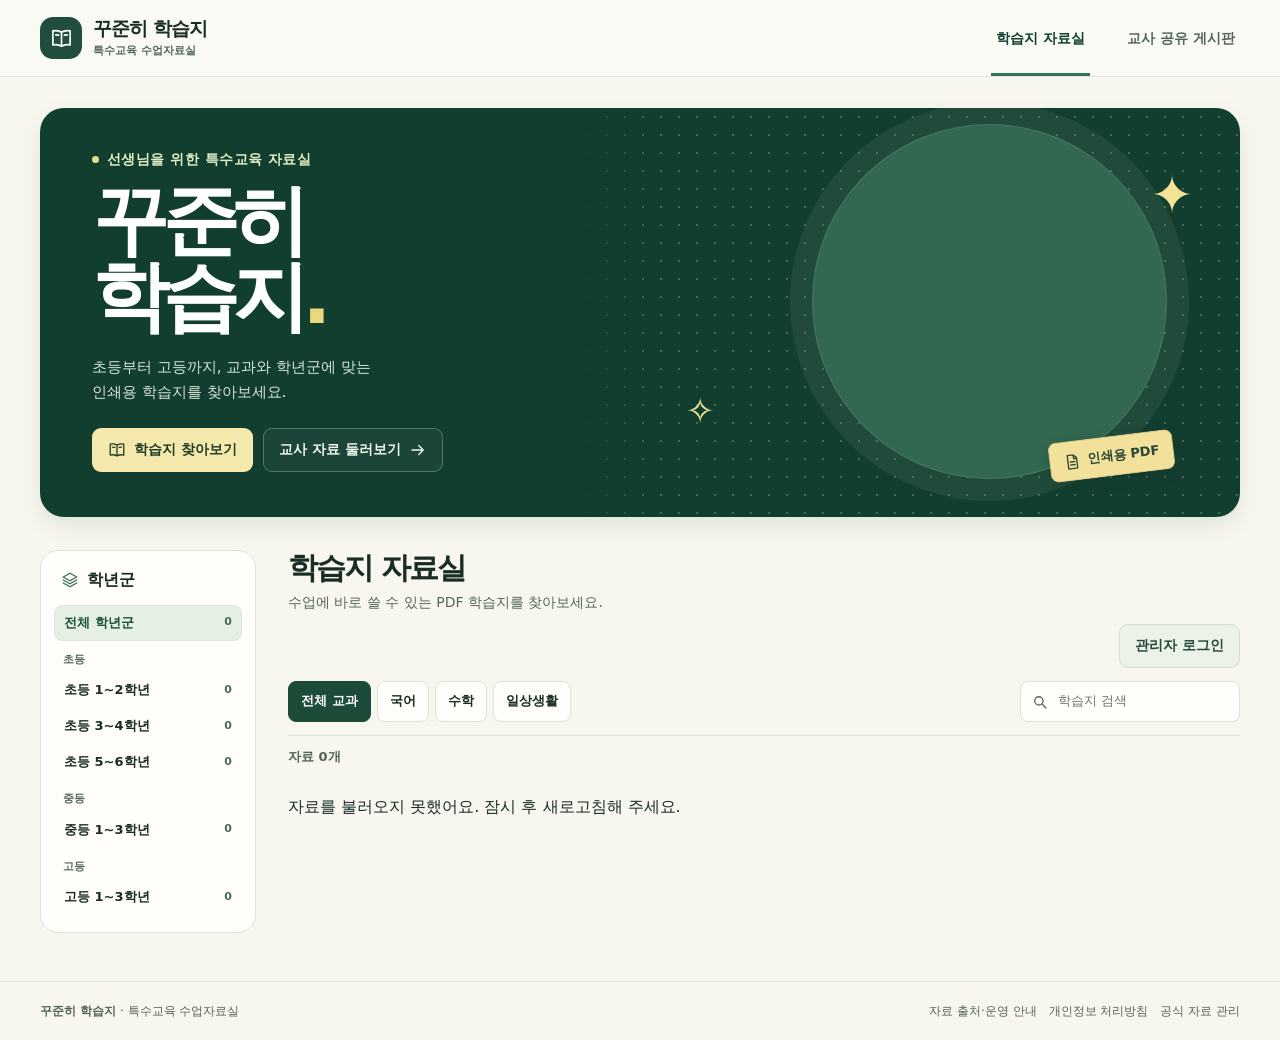
==== index.html @ 3998c143 "Keep the manager login entry clear of interstitial ads" ====
<!doctype html>
<html lang="ko">
<head>
<meta charset="utf-8">
<meta name="viewport" content="width=device-width, initial-scale=1">
<meta name="theme-color" content="#f7f7ef">
<meta name="description" content="특수교육 수업을 위한 국어·수학·일상생활 PDF 학습지를 학년군별로 내려받으세요.">
<title>꾸준히 학습지 | 특수교육 자료실</title>
<link rel="stylesheet" href="style.css?v=2">
<script src="catalog.js?v=3" defer></script>
<script src="app.js?v=5" defer></script>
<script async src="https://pagead2.googlesyndication.com/pagead/js/adsbygoogle.js?client=ca-pub-8544439780701521" crossorigin="anonymous"></script>
</head>
<body data-view="library">
<a class="skip" href="#library">자료 목록으로 건너뛰기</a>
<header class="header">
  <div class="wrap header-inner">
    <a class="brand" href="./" aria-label="꾸준히 학습지 자료실">
      <span class="brand-icon" data-icon="book"></span><span>꾸준히 학습지<small>특수교육 수업자료실</small></span>
    </a>
    <nav aria-label="주 메뉴">
      <a href="./" aria-current="page">학습지 자료실</a>
      <a href="community.html">교사 공유 게시판</a>
    </nav>
  </div>
</header>
<main class="wrap">
  <section class="hero" aria-labelledby="hero-title">
    <div class="hero-copy">
      <p class="eyebrow"><span></span> 선생님을 위한 특수교육 자료실</p>
      <h1 id="hero-title">꾸준히<br>학습지<span>.</span></h1>
      <p class="hero-description">초등부터 고등까지, 교과와 학년군에 맞는<br class="desktop"> 인쇄용 학습지를 찾아보세요.</p>
      <div class="hero-actions">
        <a class="button button-cream" href="#library"><span data-icon="book"></span> 학습지 찾아보기</a>
        <a class="button button-ghost" href="community.html">교사 자료 둘러보기 <span data-icon="arrow"></span></a>
      </div>
    </div>
    <div class="hero-art" aria-hidden="true">
      <span class="art-orbit"></span><span class="art-spark">✦</span><span class="art-star">✧</span><span class="art-dot"></span>
      <img class="paper paper-back" id="hero-back" hidden alt="" width="1080" height="1350">
      <img class="paper paper-front" id="hero-front" hidden alt="" width="1080" height="1350">
      <span class="print-label"><span data-icon="file"></span> 인쇄용 PDF</span>
    </div>
  </section>
  <section class="workspace" id="library" tabindex="-1" aria-labelledby="section-title">
    <aside class="sidebar" aria-label="학년군 선택">
      <h2><span data-icon="layers"></span> 학년군</h2>
      <div id="grade-filter"></div>
    </aside>
    <div class="main-panel">
      <div class="section-heading">
        <div>
          <h2 id="section-title">학습지 자료실</h2>
          <p id="section-description">수업에 바로 쓸 수 있는 PDF 학습지를 찾아보세요.</p>
        </div>
      </div>
      <form action="admin.html" method="get" style="display:flex;justify-content:flex-end;margin-top:8px"><button class="button share-top" type="submit">관리자 로그인</button></form>
      <div class="toolbar">
        <div id="subject-filter" role="group" aria-label="교과 선택"></div>
        <label class="search"><span data-icon="search"></span><span class="sr-only">자료 검색</span><input id="search" type="search" placeholder="학습지 검색" autocomplete="off"></label>
      </div>
      <div class="results">
        <p id="result-count" role="status" aria-live="polite"></p>
        <button type="button" class="reset" id="reset" hidden>필터 초기화</button>
      </div>
      <p id="network-note" role="status" hidden></p>
      <div id="cards" class="cards"></div>
      <noscript>자료 목록을 보려면 브라우저에서 자바스크립트를 켜 주세요.</noscript>
    </div>
  </section>
</main>
<footer class="footer">
  <div class="wrap footer-inner"><span><strong>꾸준히 학습지</strong> · 특수교육 수업자료실</span>
    <div><a href="https://github.com/zxc3285123-web/kkujunhi-worksheets#readme">자료 출처·운영 안내</a><a href="privacy.html">개인정보 처리방침</a><a href="admin.html">공식 자료 관리</a></div>
  </div>
</footer>
<dialog id="details" aria-labelledby="detail-title">
  <div class="dialog-top"><h2 id="detail-title"></h2><form method="dialog"><button class="icon-button" aria-label="미리보기 닫기" data-icon="close"></button></form></div>
  <p id="detail-meta"></p><div id="detail-images"></div><div id="detail-actions" class="dialog-actions"></div>
</dialog>
<script>
if (location.hash === '#community') location.replace('community.html');
</script>
</body>
</html>
---- style.css ----
:root{color-scheme:light;--ink:#192d24;--muted:#53655a;--green:#1c4b39;--deep:#123e30;--bg:#f7f7ef;--line:#dce3d8;--white:#fffefa;--yellow:#f1e299;--radius:18px;font-family:"Pretendard","Apple SD Gothic Neo","Malgun Gothic",system-ui,sans-serif}
*{box-sizing:border-box}body{margin:0;background:var(--bg);color:var(--ink);line-height:1.5;word-break:keep-all}a{color:inherit;text-decoration:none}button,input,select,textarea{font:inherit}button{color:inherit;cursor:pointer}button:focus-visible,a:focus-visible,input:focus-visible,select:focus-visible,textarea:focus-visible{outline:3px solid #a56d0b;outline-offset:3px}[hidden]{display:none!important}.wrap{width:min(1220px,calc(100% - 80px));margin-inline:auto}.sr-only,.skip:not(:focus){position:absolute;width:1px;height:1px;overflow:hidden;clip-path:inset(50%)}.skip:focus{position:absolute;z-index:9;background:#fff;padding:12px;top:6px;left:6px}.header{border-bottom:1px solid #e3e6dc;background:#fafaf4}.header-inner{min-height:76px;display:flex;align-items:center;justify-content:space-between;gap:24px}.brand{font-size:19px;display:flex;align-items:center;font-weight:850;gap:11px;line-height:1.15;letter-spacing:-.045em}.brand small{display:block;margin-top:5px;color:var(--muted);font-weight:650;font-size:11px;letter-spacing:0}.brand-icon{display:grid;place-items:center;width:42px;height:42px;background:#204d3c;color:#fff;border-radius:13px}.brand-icon svg{width:23px;height:23px}.header nav{display:flex;gap:32px;align-self:stretch;align-items:stretch;font-size:14px;font-weight:750}.header nav a{display:grid;place-items:center;border-bottom:3px solid transparent;padding:3px 5px 0;color:var(--muted)}.header nav a[aria-current]{border-bottom-color:#327256;color:var(--deep)}.button{display:inline-flex;align-items:center;justify-content:center;gap:8px;min-height:44px;padding:9px 15px;border-radius:9px;border:1px solid transparent;font-size:14px;font-weight:750;white-space:nowrap}.button:hover{filter:brightness(.94)}svg{width:18px;height:18px;vertical-align:middle;flex-shrink:0}.share-top,.community-share{background:#edf2e8;border-color:#d2dfd2;color:#234b39}.button-green{background:var(--green);color:#fff}.hero{position:relative;isolation:isolate;display:flex;align-items:center;min-height:394px;margin-top:31px;border-radius:24px;overflow:hidden;background:var(--deep);color:#fff;box-shadow:0 9px 22px #2445331a}.hero-copy{position:relative;z-index:2;padding:41px 0 45px 52px}.eyebrow{display:flex;align-items:center;gap:8px;color:#e0edc6;font-weight:720;font-size:14px;margin:0 0 13px;letter-spacing:.035em}.eyebrow>span{width:7px;height:7px;border-radius:50%;background:#e0df8b}.hero h1{font-size:clamp(58px,6vw,88px);font-weight:880;letter-spacing:-.09em;line-height:.99;margin:0}.hero h1 span{color:#e9d87d}.hero-description{color:#d6e6d9;margin:20px 0 23px;font-size:15px;line-height:1.65}.hero-actions{display:flex;flex-wrap:wrap;gap:10px}.button-cream{background:#f5e8ad;color:#233c28}.button-ghost{border-color:#a6c3af65;color:#f1f8e9;background:#ffffff0a}.hero-art{position:absolute;z-index:1;right:0;top:0;height:100%;width:55%;background-image:radial-gradient(#bdd5b349 1px,transparent 1px);background-size:18px 18px;mask-image:linear-gradient(to right,transparent,#000 11%);pointer-events:none}.art-orbit{position:absolute;right:11%;top:4%;width:355px;height:355px;border-radius:50%;background:#326751;border:1px solid #86ac8d42;box-shadow:0 0 0 22px #a5be9318}.paper{position:absolute;width:clamp(145px,19vw,260px);height:auto;border-radius:9px;border:5px solid #fffef5;box-shadow:0 15px 30px #05231675}.paper-back{right:41%;top:13%;transform:rotate(-14deg)}.paper-front{right:17%;top:12%;transform:rotate(11deg)}.art-star,.art-spark,.art-dot{position:absolute;z-index:2;color:#f3e397;line-height:1}.art-spark{font-size:52px;right:7%;top:15%}.art-star{font-size:35px;left:16%;top:70%}.art-dot{right:12%;bottom:17%;width:8px;height:8px;border-radius:50%;background:#e8db9c}.print-label{position:absolute;z-index:2;right:10%;bottom:10%;transform:rotate(-7deg);background:#f1e19a;color:#294636;border:1px solid #564a2e35;border-radius:8px;padding:9px 13px;box-shadow:0 4px 12px #18372747;font-weight:800;font-size:13px;display:flex;align-items:center;gap:6px}.workspace{display:grid;grid-template-columns:216px minmax(0,1fr);gap:32px;margin-top:33px;scroll-margin-top:16px;align-items:start;outline:none}.sidebar{border:1px solid var(--line);border-radius:var(--radius);background:var(--white);padding:17px 13px}.sidebar h2{font-size:16px;margin:0 7px 13px;display:flex;gap:8px;align-items:center}.sidebar h2 svg{color:#356e56}.grade-group{margin:11px 0 4px;padding:0 9px;font-size:11px;color:var(--muted);font-weight:800}.grade-button{display:flex;align-items:center;justify-content:space-between;gap:3px;border:1px solid transparent;border-radius:8px;background:transparent;width:100%;text-align:left;font-size:13px;font-weight:650;min-height:36px;padding:6px 9px}.grade-button:hover,.grade-button[aria-pressed=true]{background:#e6efe4;color:#1d5138}.grade-button[aria-pressed=true]{border-color:#dce8db;font-weight:800}.grade-button span{font-size:11px;color:#4b6a55}.section-heading{min-height:66px;display:flex;gap:12px;align-items:flex-start;justify-content:space-between}.section-heading h2{font-size:30px;line-height:1.18;letter-spacing:-.065em;margin:0 0 7px}.section-heading p{font-size:14px;color:var(--muted);margin:0}.toolbar{display:flex;flex-wrap:wrap;justify-content:space-between;gap:10px;margin-top:13px;padding-bottom:13px;border-bottom:1px solid var(--line)}#subject-filter{display:flex;flex-wrap:wrap;gap:6px}.subject-button{min-height:41px;padding:7px 12px;border:1px solid var(--line);border-radius:8px;background:var(--white);font-size:13px;font-weight:760}.subject-button:hover{background:#eef2e8}.subject-button[aria-pressed=true]{background:var(--green);border-color:var(--green);color:#fff}.search{display:flex;align-items:center;gap:7px;min-height:41px;max-width:100%;width:220px;padding:0 10px;background:var(--white);border:1px solid var(--line);border-radius:8px;color:var(--muted)}.search:focus-within{outline:2px solid #508267;outline-offset:2px}.search input{min-width:0;width:100%;border:none;outline:none!important;background:transparent;color:var(--ink);font-size:13px}.results{display:flex;justify-content:space-between;align-items:center;min-height:43px;font-size:13px;font-weight:750;color:var(--muted)}.results p{margin:0}.reset{border:0;background:none;text-decoration:underline;min-height:40px;font-size:13px}.cards{display:grid;grid-template-columns:repeat(3,minmax(0,1fr));gap:15px}.card{overflow:hidden;display:flex;flex-direction:column;border:1px solid var(--line);border-radius:14px;background:var(--white)}.card-preview{height:150px;overflow:hidden;text-align:center;display:flex;align-items:flex-start;justify-content:center;border:0;width:100%;padding:10px 10px 0;background:var(--subject-color);position:relative}.card-preview:hover img{transform:translateY(-3px)}.card-preview img{width:min(70%,193px);height:auto;box-shadow:0 4px 14px #132f292f;border-radius:5px;transition:transform .16s ease}.card-preview>span{position:absolute;left:9px;top:9px;background:#fffef9;margin:0;padding:3px 6px;border-radius:5px;color:var(--ink);font-size:11px;font-weight:800}.card-body{padding:13px;flex:1;display:flex;flex-direction:column}.meta,.card p{font-size:12px;color:var(--muted);margin:0 0 8px}.meta{display:flex;align-items:center;flex-wrap:wrap;gap:5px;font-weight:750}.tag{background:var(--subject-color);padding:2px 6px;border-radius:5px;color:var(--ink)}.card h3{font-size:18px;letter-spacing:-.055em;line-height:1.28;margin:0 0 7px;overflow-wrap:anywhere}.card p{overflow-wrap:anywhere}.card-actions{display:flex;gap:6px;margin-top:auto;padding-top:5px;flex-wrap:wrap}.card-actions .button{font-size:12px;padding:7px 9px;min-height:39px;flex:1}.card-actions .secondary{background:#f3f5ef;border-color:#e0e7dc}.empty,.network-note{grid-column:1/-1;border:1px dashed #c9dacb;border-radius:13px;padding:20px;background:#f9faf4;font-size:14px;color:var(--muted)}.empty{padding:36px 18px;text-align:center}.empty h3{margin:0 0 6px;color:var(--ink);font-size:19px}.empty p{margin:0}.network-note{margin:0 0 12px}.network-note a{text-decoration:underline}.footer{margin-top:48px;border-top:1px solid var(--line);padding:20px 0;color:var(--muted);font-size:12px}.footer-inner,.footer-inner div{display:flex;justify-content:space-between;flex-wrap:wrap;gap:12px}.footer a:hover{text-decoration:underline}.footer svg{width:13px;height:13px}dialog{width:min(680px,calc(100% - 25px));max-height:calc(100dvh - 25px);border:1px solid var(--line);border-radius:18px;box-shadow:0 20px 70px #0524194a;background:var(--white);color:var(--ink);padding:22px}dialog::backdrop{background:#10271db0}.dialog-top{display:flex;justify-content:space-between;align-items:center;gap:10px}.dialog-top h2{margin:0;line-height:1.3;letter-spacing:-.055em}.icon-button{display:grid;place-items:center;width:41px;height:41px;background:#eff3ea;border:0;border-radius:9px}.dialog-actions{display:flex;justify-content:flex-end;flex-wrap:wrap;gap:8px;margin-top:15px}#detail-meta,.share-help,.form-note{font-size:14px;color:var(--muted)}#detail-images{display:grid;grid-template-columns:repeat(2,minmax(0,1fr));gap:10px}#detail-images figure{margin:0;text-align:center;font-size:12px;color:var(--muted)}#detail-images img{width:100%;height:auto;display:block;border:1px solid var(--line);border-radius:9px}#share-dialog{max-width:510px}#share-form label{display:grid;gap:4px;margin-bottom:11px;font-size:14px;font-weight:750}#share-form input,#share-form select,#share-form textarea{border:1px solid #c8d5c8;border-radius:8px;background:#fff;color:var(--ink);padding:9px;width:100%;min-height:43px}.field-row{display:grid;grid-template-columns:1fr 1fr;gap:10px}.form-note{background:#eef3e8;border-radius:8px;padding:9px;margin:0;font-size:13px}
@media(max-width:980px){.wrap{width:calc(100% - 44px)}.workspace{grid-template-columns:177px minmax(0,1fr);gap:18px}.hero-copy{padding-left:33px}.hero-art{width:51%}.art-orbit{right:8%;top:15%;width:280px;height:280px}.paper{top:21%;width:clamp(130px,21vw,200px)}.cards{grid-template-columns:repeat(2,minmax(0,1fr))}}
@media(max-width:680px){.wrap{width:calc(100% - 26px)}.header-inner{min-height:70px;display:grid;grid-template-columns:1fr auto;gap:0 8px;padding-top:8px}.brand{font-size:17px}.brand-icon{width:36px;height:36px}.header nav{grid-row:2;grid-column:1/-1;gap:18px;min-height:40px;font-size:13px}.share-top{grid-column:2;grid-row:1;min-height:38px;font-size:12px}.hero{min-height:0;margin-top:15px;border-radius:17px}.hero-copy{padding:25px 15px 24px;width:100%}.hero h1{font-size:clamp(48px,10vw,66px)}.hero-description{margin:13px 0;font-size:13px;max-width:60%}.desktop{display:none}.hero-actions{gap:6px}.hero-actions .button{padding:7px 9px;font-size:12px;min-height:39px}.hero-art{width:46%;height:77%;top:10px}.art-orbit{width:155px;height:155px;top:12%;right:0}.paper{border-width:3px;width:66%;border-radius:5px}.paper-back{right:33%;top:21%}.paper-front{right:10%;top:19%}.art-star,.print-label{display:none}.art-spark{font-size:27px;right:8%;top:8%}.workspace{display:block;margin-top:19px}.sidebar{padding:9px 10px;margin-bottom:18px}.sidebar h2{margin:0 4px 6px;font-size:14px}#grade-filter{display:flex;flex-wrap:wrap;gap:4px}.grade-group{display:none}.grade-button{width:auto;min-height:37px;font-size:12px;padding:5px 7px}.grade-button span{display:none}.section-heading{min-height:auto}.section-heading h2{font-size:25px}.section-heading p{font-size:13px}.toolbar{margin-top:10px;gap:7px}.search{width:100%}.cards{gap:8px}.card-body{padding:9px}.card h3{font-size:16px}.card-preview{height:111px}.card-preview img{width:81%}.card-actions .button{padding:6px;font-size:11px;min-height:40px}.community-share{font-size:12px;padding-inline:8px}.footer{margin-top:30px}}
@media(max-width:350px){.cards{grid-template-columns:1fr}}
@media(prefers-reduced-motion:reduce){*,*::before,*::after{scroll-behavior:auto!important;transition:none!important}}
.header-inner:not(:has(.share-top)){justify-content:space-between}
.board-intro{margin-top:31px;padding:32px;border-radius:var(--radius);background:#e5efe6;border:1px solid var(--line)}
.board-intro h1{margin:0;font-size:clamp(27px,4vw,43px);line-height:1.2;letter-spacing:-.065em}
.board-intro p{margin:9px 0 16px;color:var(--muted)}
.policy{max-width:760px;min-height:60vh;padding-top:30px}
.policy a{text-decoration:underline}
@media(max-width:680px){.board-intro{margin-top:15px;padding:20px}.board-intro p{font-size:14px}}
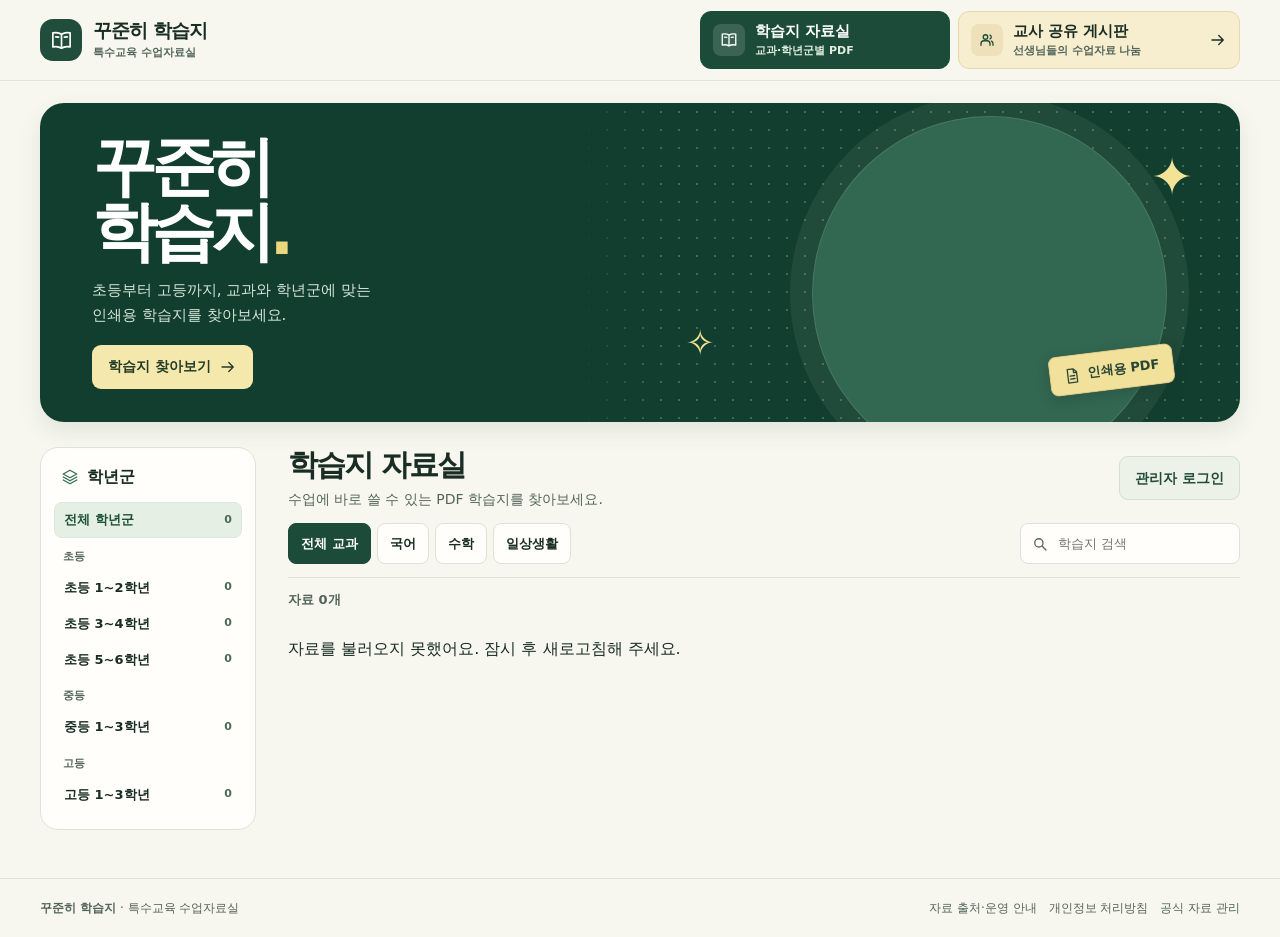
==== commit e582ace9: "Make teacher sharing easy to find in a unified worksheet navigation" ====
--- a/index.html
+++ b/index.html
@@ -6,9 +6,9 @@
 <meta name="theme-color" content="#f7f7ef">
 <meta name="description" content="특수교육 수업을 위한 국어·수학·일상생활 PDF 학습지를 학년군별로 내려받으세요.">
 <title>꾸준히 학습지 | 특수교육 자료실</title>
-<link rel="stylesheet" href="style.css?v=2">
+<link rel="stylesheet" href="style.css?v=8">
 <script src="catalog.js?v=3" defer></script>
-<script src="app.js?v=5" defer></script>
+<script src="app.js?v=8" defer></script>
 <script async src="https://pagead2.googlesyndication.com/pagead/js/adsbygoogle.js?client=ca-pub-8544439780701521" crossorigin="anonymous"></script>
 </head>
 <body data-view="library">
@@ -18,21 +18,26 @@
     <a class="brand" href="./" aria-label="꾸준히 학습지 자료실">
       <span class="brand-icon" data-icon="book"></span><span>꾸준히 학습지<small>특수교육 수업자료실</small></span>
     </a>
-    <nav aria-label="주 메뉴">
-      <a href="./" aria-current="page">학습지 자료실</a>
-      <a href="community.html">교사 공유 게시판</a>
+    <nav class="resource-nav" aria-label="주 메뉴">
+      <a href="#library" aria-current="page">
+        <span class="resource-nav-icon" data-icon="book"></span>
+        <span><strong>학습지 자료실</strong><small>교과·학년군별 PDF</small></span>
+      </a>
+      <a href="community.html">
+        <span class="resource-nav-icon" data-icon="people"></span>
+        <span><strong>교사 공유 게시판</strong><small>선생님들의 수업자료 나눔</small></span>
+        <span class="resource-nav-arrow" data-icon="arrow"></span>
+      </a>
     </nav>
   </div>
 </header>
 <main class="wrap">
   <section class="hero" aria-labelledby="hero-title">
     <div class="hero-copy">
-      <p class="eyebrow"><span></span> 선생님을 위한 특수교육 자료실</p>
       <h1 id="hero-title">꾸준히<br>학습지<span>.</span></h1>
       <p class="hero-description">초등부터 고등까지, 교과와 학년군에 맞는<br class="desktop"> 인쇄용 학습지를 찾아보세요.</p>
       <div class="hero-actions">
-        <a class="button button-cream" href="#library"><span data-icon="book"></span> 학습지 찾아보기</a>
-        <a class="button button-ghost" href="community.html">교사 자료 둘러보기 <span data-icon="arrow"></span></a>
+        <a class="button button-cream" href="#library">학습지 찾아보기 <span data-icon="arrow"></span></a>
       </div>
     </div>
     <div class="hero-art" aria-hidden="true">
@@ -53,8 +58,8 @@
           <h2 id="section-title">학습지 자료실</h2>
           <p id="section-description">수업에 바로 쓸 수 있는 PDF 학습지를 찾아보세요.</p>
         </div>
+        <form class="library-admin" action="admin.html" method="get"><button class="button share-top" type="submit">관리자 로그인</button></form>
       </div>
-      <form action="admin.html" method="get" style="display:flex;justify-content:flex-end;margin-top:8px"><button class="button share-top" type="submit">관리자 로그인</button></form>
       <div class="toolbar">
         <div id="subject-filter" role="group" aria-label="교과 선택"></div>
         <label class="search"><span data-icon="search"></span><span class="sr-only">자료 검색</span><input id="search" type="search" placeholder="학습지 검색" autocomplete="off"></label>
--- a/style.css
+++ b/style.css
@@ -11,3 +11,57 @@
 .policy{max-width:760px;min-height:60vh;padding-top:30px}
 .policy a{text-decoration:underline}
 @media(max-width:680px){.board-intro{margin-top:15px;padding:20px}.board-intro p{font-size:14px}}
+
+.generated-preview canvas{display:block;width:min(70%,193px);height:auto;border-radius:5px;box-shadow:0 4px 14px #132f292f;pointer-events:none}
+#detail-images canvas{display:block;width:100%;height:auto;border:1px solid var(--line);border-radius:9px}
+.pdf-preview-status{grid-column:1/-1;color:var(--muted);min-height:35px}
+@media(max-width:680px){.generated-preview canvas{width:81%}}
+
+/* The same two destinations are available at the top of both pages. */
+.header{position:sticky;top:0;z-index:5;background:var(--bg)}
+.header-inner{min-height:80px;gap:20px;padding-block:9px}
+.header nav.resource-nav{display:grid;grid-template-columns:1fr 1.13fr;gap:8px;align-self:center;width:min(100%,540px)}
+.header nav.resource-nav a{display:flex;align-items:center;justify-content:flex-start;gap:10px;min-height:58px;padding:8px 12px;border:1px solid var(--line);border-radius:11px;color:var(--ink);background:var(--white);line-height:1.25}
+.header nav.resource-nav a:last-child:not([aria-current]){background:#f7edcf;border-color:#e7d8ad}
+.header nav.resource-nav a[aria-current]{background:var(--green);border-color:var(--green);color:#fff}
+.header nav.resource-nav a:hover{filter:brightness(.96)}
+.resource-nav-icon{display:grid;place-items:center;flex:none;width:32px;height:32px;border-radius:8px;background:#dceadb;color:var(--green)}
+.resource-nav a:last-child .resource-nav-icon{background:#eee0b8}
+.resource-nav a[aria-current] .resource-nav-icon{background:#ffffff24;color:#fff}
+.resource-nav strong,.resource-nav small{display:block;white-space:nowrap}
+.resource-nav strong{font-size:15px;font-weight:850}
+.resource-nav small{font-size:11px;margin-top:3px;font-weight:650;color:var(--muted)}
+.resource-nav a[aria-current] small{color:#e0eddf}
+.resource-nav-arrow{margin-left:auto}
+.resource-nav a[aria-current] .resource-nav-arrow{display:none}
+.hero{margin-top:22px;min-height:310px}
+.hero-copy{padding-top:31px;padding-bottom:33px}
+.hero h1{font-size:clamp(47px,5.1vw,73px)}
+.hero-description{margin:15px 0 17px}
+.workspace{scroll-margin-top:100px;margin-top:25px}
+.section-heading{min-height:0;align-items:center}
+.library-admin{margin:0;flex-shrink:0}
+.board-intro{display:flex;align-items:center;justify-content:space-between;gap:14px;margin-top:22px;padding:24px 27px;background:#f1ebd9;border-color:#e8ddbc}
+.board-intro-copy{display:flex;align-items:center;gap:15px}
+.board-symbol{display:grid;place-items:center;width:54px;height:54px;flex:none;border-radius:13px;background:#e9dcae;color:var(--green)}
+.board-symbol svg{width:26px;height:26px}
+.board-intro h1{font-size:clamp(27px,4vw,38px)}
+.board-intro p{margin:6px 0 0}
+@media(max-width:680px){
+ .header-inner{grid-template-columns:1fr;gap:8px;padding-block:8px}
+ .header nav.resource-nav{grid-column:1/-1;grid-row:2;width:100%;gap:6px}
+ .header nav.resource-nav a{gap:6px;min-height:48px;padding:6px 7px}
+ .resource-nav strong{font-size:clamp(11px,3vw,14px)}
+ .resource-nav small{display:none}
+ .resource-nav-icon{width:25px;height:25px}
+ .resource-nav-icon svg,.resource-nav-arrow svg{width:15px;height:15px}
+ .hero{margin-top:13px;min-height:0}
+ .hero-copy{padding-top:21px;padding-bottom:21px}
+ .hero h1{font-size:clamp(41px,9.5vw,62px)}
+ .workspace{scroll-margin-top:120px;margin-top:20px}
+ .board-intro{margin-top:13px;padding:16px;align-items:flex-start;flex-direction:column}
+ .board-symbol{width:38px;height:38px}
+ .board-symbol svg{width:20px;height:20px}
+ .board-intro-copy{gap:9px}
+}
+@media(max-width:360px){.resource-nav-arrow{display:none}.resource-nav strong{font-size:12px}}
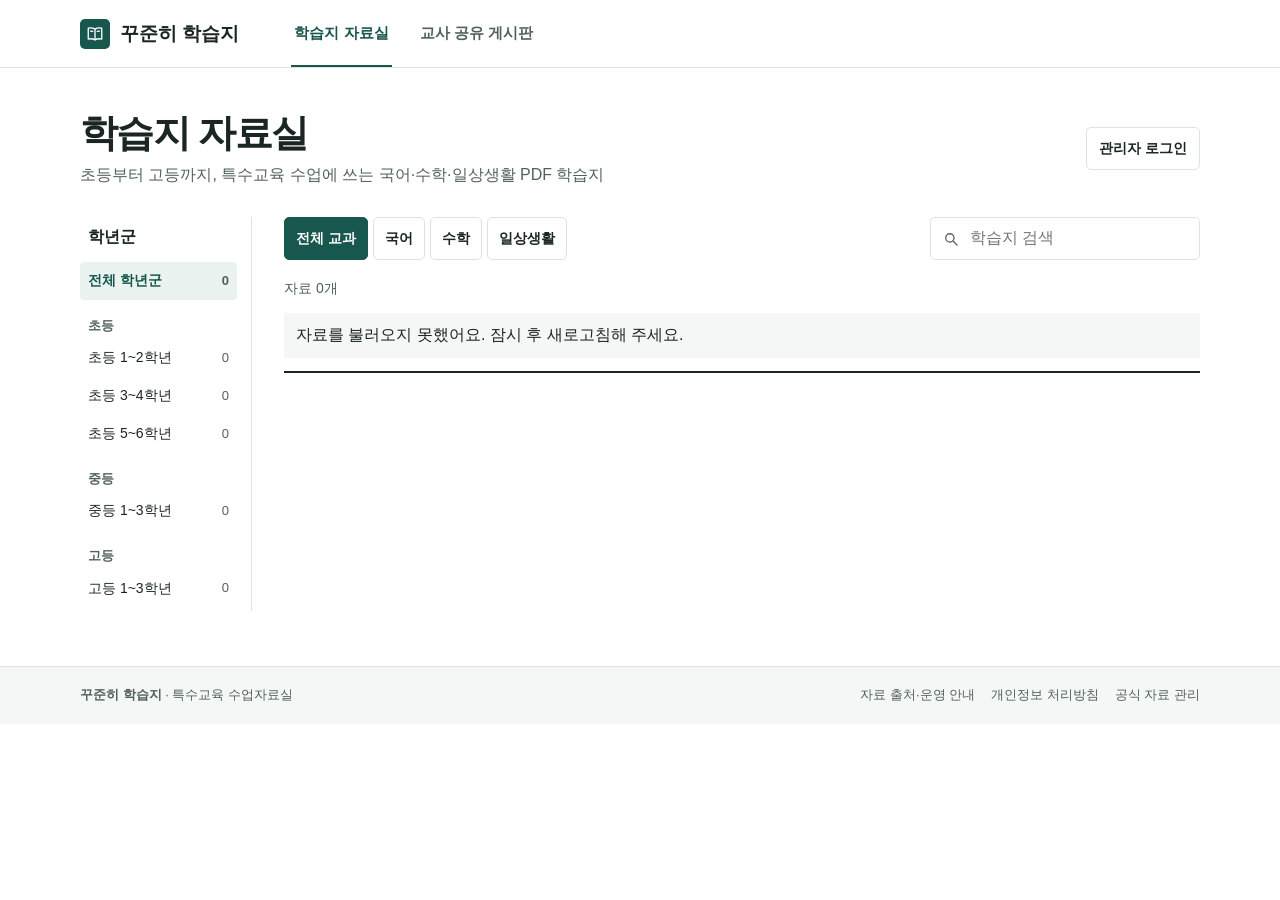
==== commit aa0260d3: "Apply worksheet catalogue redesign to GitHub Pages" ====
--- a/index.html
+++ b/index.html
@@ -3,12 +3,12 @@
 <head>
 <meta charset="utf-8">
 <meta name="viewport" content="width=device-width, initial-scale=1">
-<meta name="theme-color" content="#f7f7ef">
+<meta name="theme-color" content="#ffffff">
 <meta name="description" content="특수교육 수업을 위한 국어·수학·일상생활 PDF 학습지를 학년군별로 내려받으세요.">
 <title>꾸준히 학습지 | 특수교육 자료실</title>
-<link rel="stylesheet" href="style.css?v=8">
+<link rel="stylesheet" href="style.css?v=9">
 <script src="catalog.js?v=3" defer></script>
-<script src="app.js?v=8" defer></script>
+<script src="app.js?v=9" defer></script>
 <script async src="https://pagead2.googlesyndication.com/pagead/js/adsbygoogle.js?client=ca-pub-8544439780701521" crossorigin="anonymous"></script>
 </head>
 <body data-view="library">
@@ -16,50 +16,28 @@
 <header class="header">
   <div class="wrap header-inner">
     <a class="brand" href="./" aria-label="꾸준히 학습지 자료실">
-      <span class="brand-icon" data-icon="book"></span><span>꾸준히 학습지<small>특수교육 수업자료실</small></span>
+      <span class="brand-icon" data-icon="book"></span><span>꾸준히 학습지</span>
     </a>
     <nav class="resource-nav" aria-label="주 메뉴">
-      <a href="#library" aria-current="page">
-        <span class="resource-nav-icon" data-icon="book"></span>
-        <span><strong>학습지 자료실</strong><small>교과·학년군별 PDF</small></span>
-      </a>
-      <a href="community.html">
-        <span class="resource-nav-icon" data-icon="people"></span>
-        <span><strong>교사 공유 게시판</strong><small>선생님들의 수업자료 나눔</small></span>
-        <span class="resource-nav-arrow" data-icon="arrow"></span>
-      </a>
+      <a href="#library" aria-current="page">학습지 자료실</a>
+      <a href="community.html">교사 공유 게시판</a>
     </nav>
   </div>
 </header>
 <main class="wrap">
-  <section class="hero" aria-labelledby="hero-title">
-    <div class="hero-copy">
-      <h1 id="hero-title">꾸준히<br>학습지<span>.</span></h1>
-      <p class="hero-description">초등부터 고등까지, 교과와 학년군에 맞는<br class="desktop"> 인쇄용 학습지를 찾아보세요.</p>
-      <div class="hero-actions">
-        <a class="button button-cream" href="#library">학습지 찾아보기 <span data-icon="arrow"></span></a>
-      </div>
+  <div class="page-heading">
+    <div>
+      <h1 id="section-title">학습지 자료실</h1>
+      <p>초등부터 고등까지, 특수교육 수업에 쓰는 국어·수학·일상생활 PDF 학습지</p>
     </div>
-    <div class="hero-art" aria-hidden="true">
-      <span class="art-orbit"></span><span class="art-spark">✦</span><span class="art-star">✧</span><span class="art-dot"></span>
-      <img class="paper paper-back" id="hero-back" hidden alt="" width="1080" height="1350">
-      <img class="paper paper-front" id="hero-front" hidden alt="" width="1080" height="1350">
-      <span class="print-label"><span data-icon="file"></span> 인쇄용 PDF</span>
-    </div>
-  </section>
+    <form class="library-admin" action="admin.html" method="get"><button class="button secondary" type="submit">관리자 로그인</button></form>
+  </div>
   <section class="workspace" id="library" tabindex="-1" aria-labelledby="section-title">
     <aside class="sidebar" aria-label="학년군 선택">
-      <h2><span data-icon="layers"></span> 학년군</h2>
+      <h2>학년군</h2>
       <div id="grade-filter"></div>
     </aside>
     <div class="main-panel">
-      <div class="section-heading">
-        <div>
-          <h2 id="section-title">학습지 자료실</h2>
-          <p id="section-description">수업에 바로 쓸 수 있는 PDF 학습지를 찾아보세요.</p>
-        </div>
-        <form class="library-admin" action="admin.html" method="get"><button class="button share-top" type="submit">관리자 로그인</button></form>
-      </div>
       <div class="toolbar">
         <div id="subject-filter" role="group" aria-label="교과 선택"></div>
         <label class="search"><span data-icon="search"></span><span class="sr-only">자료 검색</span><input id="search" type="search" placeholder="학습지 검색" autocomplete="off"></label>
@@ -68,7 +46,7 @@
         <p id="result-count" role="status" aria-live="polite"></p>
         <button type="button" class="reset" id="reset" hidden>필터 초기화</button>
       </div>
-      <p id="network-note" role="status" hidden></p>
+      <p id="network-note" class="network-note" role="status" hidden></p>
       <div id="cards" class="cards"></div>
       <noscript>자료 목록을 보려면 브라우저에서 자바스크립트를 켜 주세요.</noscript>
     </div>
--- a/style.css
+++ b/style.css
@@ -1,67 +1,148 @@
-:root{color-scheme:light;--ink:#192d24;--muted:#53655a;--green:#1c4b39;--deep:#123e30;--bg:#f7f7ef;--line:#dce3d8;--white:#fffefa;--yellow:#f1e299;--radius:18px;font-family:"Pretendard","Apple SD Gothic Neo","Malgun Gothic",system-ui,sans-serif}
-*{box-sizing:border-box}body{margin:0;background:var(--bg);color:var(--ink);line-height:1.5;word-break:keep-all}a{color:inherit;text-decoration:none}button,input,select,textarea{font:inherit}button{color:inherit;cursor:pointer}button:focus-visible,a:focus-visible,input:focus-visible,select:focus-visible,textarea:focus-visible{outline:3px solid #a56d0b;outline-offset:3px}[hidden]{display:none!important}.wrap{width:min(1220px,calc(100% - 80px));margin-inline:auto}.sr-only,.skip:not(:focus){position:absolute;width:1px;height:1px;overflow:hidden;clip-path:inset(50%)}.skip:focus{position:absolute;z-index:9;background:#fff;padding:12px;top:6px;left:6px}.header{border-bottom:1px solid #e3e6dc;background:#fafaf4}.header-inner{min-height:76px;display:flex;align-items:center;justify-content:space-between;gap:24px}.brand{font-size:19px;display:flex;align-items:center;font-weight:850;gap:11px;line-height:1.15;letter-spacing:-.045em}.brand small{display:block;margin-top:5px;color:var(--muted);font-weight:650;font-size:11px;letter-spacing:0}.brand-icon{display:grid;place-items:center;width:42px;height:42px;background:#204d3c;color:#fff;border-radius:13px}.brand-icon svg{width:23px;height:23px}.header nav{display:flex;gap:32px;align-self:stretch;align-items:stretch;font-size:14px;font-weight:750}.header nav a{display:grid;place-items:center;border-bottom:3px solid transparent;padding:3px 5px 0;color:var(--muted)}.header nav a[aria-current]{border-bottom-color:#327256;color:var(--deep)}.button{display:inline-flex;align-items:center;justify-content:center;gap:8px;min-height:44px;padding:9px 15px;border-radius:9px;border:1px solid transparent;font-size:14px;font-weight:750;white-space:nowrap}.button:hover{filter:brightness(.94)}svg{width:18px;height:18px;vertical-align:middle;flex-shrink:0}.share-top,.community-share{background:#edf2e8;border-color:#d2dfd2;color:#234b39}.button-green{background:var(--green);color:#fff}.hero{position:relative;isolation:isolate;display:flex;align-items:center;min-height:394px;margin-top:31px;border-radius:24px;overflow:hidden;background:var(--deep);color:#fff;box-shadow:0 9px 22px #2445331a}.hero-copy{position:relative;z-index:2;padding:41px 0 45px 52px}.eyebrow{display:flex;align-items:center;gap:8px;color:#e0edc6;font-weight:720;font-size:14px;margin:0 0 13px;letter-spacing:.035em}.eyebrow>span{width:7px;height:7px;border-radius:50%;background:#e0df8b}.hero h1{font-size:clamp(58px,6vw,88px);font-weight:880;letter-spacing:-.09em;line-height:.99;margin:0}.hero h1 span{color:#e9d87d}.hero-description{color:#d6e6d9;margin:20px 0 23px;font-size:15px;line-height:1.65}.hero-actions{display:flex;flex-wrap:wrap;gap:10px}.button-cream{background:#f5e8ad;color:#233c28}.button-ghost{border-color:#a6c3af65;color:#f1f8e9;background:#ffffff0a}.hero-art{position:absolute;z-index:1;right:0;top:0;height:100%;width:55%;background-image:radial-gradient(#bdd5b349 1px,transparent 1px);background-size:18px 18px;mask-image:linear-gradient(to right,transparent,#000 11%);pointer-events:none}.art-orbit{position:absolute;right:11%;top:4%;width:355px;height:355px;border-radius:50%;background:#326751;border:1px solid #86ac8d42;box-shadow:0 0 0 22px #a5be9318}.paper{position:absolute;width:clamp(145px,19vw,260px);height:auto;border-radius:9px;border:5px solid #fffef5;box-shadow:0 15px 30px #05231675}.paper-back{right:41%;top:13%;transform:rotate(-14deg)}.paper-front{right:17%;top:12%;transform:rotate(11deg)}.art-star,.art-spark,.art-dot{position:absolute;z-index:2;color:#f3e397;line-height:1}.art-spark{font-size:52px;right:7%;top:15%}.art-star{font-size:35px;left:16%;top:70%}.art-dot{right:12%;bottom:17%;width:8px;height:8px;border-radius:50%;background:#e8db9c}.print-label{position:absolute;z-index:2;right:10%;bottom:10%;transform:rotate(-7deg);background:#f1e19a;color:#294636;border:1px solid #564a2e35;border-radius:8px;padding:9px 13px;box-shadow:0 4px 12px #18372747;font-weight:800;font-size:13px;display:flex;align-items:center;gap:6px}.workspace{display:grid;grid-template-columns:216px minmax(0,1fr);gap:32px;margin-top:33px;scroll-margin-top:16px;align-items:start;outline:none}.sidebar{border:1px solid var(--line);border-radius:var(--radius);background:var(--white);padding:17px 13px}.sidebar h2{font-size:16px;margin:0 7px 13px;display:flex;gap:8px;align-items:center}.sidebar h2 svg{color:#356e56}.grade-group{margin:11px 0 4px;padding:0 9px;font-size:11px;color:var(--muted);font-weight:800}.grade-button{display:flex;align-items:center;justify-content:space-between;gap:3px;border:1px solid transparent;border-radius:8px;background:transparent;width:100%;text-align:left;font-size:13px;font-weight:650;min-height:36px;padding:6px 9px}.grade-button:hover,.grade-button[aria-pressed=true]{background:#e6efe4;color:#1d5138}.grade-button[aria-pressed=true]{border-color:#dce8db;font-weight:800}.grade-button span{font-size:11px;color:#4b6a55}.section-heading{min-height:66px;display:flex;gap:12px;align-items:flex-start;justify-content:space-between}.section-heading h2{font-size:30px;line-height:1.18;letter-spacing:-.065em;margin:0 0 7px}.section-heading p{font-size:14px;color:var(--muted);margin:0}.toolbar{display:flex;flex-wrap:wrap;justify-content:space-between;gap:10px;margin-top:13px;padding-bottom:13px;border-bottom:1px solid var(--line)}#subject-filter{display:flex;flex-wrap:wrap;gap:6px}.subject-button{min-height:41px;padding:7px 12px;border:1px solid var(--line);border-radius:8px;background:var(--white);font-size:13px;font-weight:760}.subject-button:hover{background:#eef2e8}.subject-button[aria-pressed=true]{background:var(--green);border-color:var(--green);color:#fff}.search{display:flex;align-items:center;gap:7px;min-height:41px;max-width:100%;width:220px;padding:0 10px;background:var(--white);border:1px solid var(--line);border-radius:8px;color:var(--muted)}.search:focus-within{outline:2px solid #508267;outline-offset:2px}.search input{min-width:0;width:100%;border:none;outline:none!important;background:transparent;color:var(--ink);font-size:13px}.results{display:flex;justify-content:space-between;align-items:center;min-height:43px;font-size:13px;font-weight:750;color:var(--muted)}.results p{margin:0}.reset{border:0;background:none;text-decoration:underline;min-height:40px;font-size:13px}.cards{display:grid;grid-template-columns:repeat(3,minmax(0,1fr));gap:15px}.card{overflow:hidden;display:flex;flex-direction:column;border:1px solid var(--line);border-radius:14px;background:var(--white)}.card-preview{height:150px;overflow:hidden;text-align:center;display:flex;align-items:flex-start;justify-content:center;border:0;width:100%;padding:10px 10px 0;background:var(--subject-color);position:relative}.card-preview:hover img{transform:translateY(-3px)}.card-preview img{width:min(70%,193px);height:auto;box-shadow:0 4px 14px #132f292f;border-radius:5px;transition:transform .16s ease}.card-preview>span{position:absolute;left:9px;top:9px;background:#fffef9;margin:0;padding:3px 6px;border-radius:5px;color:var(--ink);font-size:11px;font-weight:800}.card-body{padding:13px;flex:1;display:flex;flex-direction:column}.meta,.card p{font-size:12px;color:var(--muted);margin:0 0 8px}.meta{display:flex;align-items:center;flex-wrap:wrap;gap:5px;font-weight:750}.tag{background:var(--subject-color);padding:2px 6px;border-radius:5px;color:var(--ink)}.card h3{font-size:18px;letter-spacing:-.055em;line-height:1.28;margin:0 0 7px;overflow-wrap:anywhere}.card p{overflow-wrap:anywhere}.card-actions{display:flex;gap:6px;margin-top:auto;padding-top:5px;flex-wrap:wrap}.card-actions .button{font-size:12px;padding:7px 9px;min-height:39px;flex:1}.card-actions .secondary{background:#f3f5ef;border-color:#e0e7dc}.empty,.network-note{grid-column:1/-1;border:1px dashed #c9dacb;border-radius:13px;padding:20px;background:#f9faf4;font-size:14px;color:var(--muted)}.empty{padding:36px 18px;text-align:center}.empty h3{margin:0 0 6px;color:var(--ink);font-size:19px}.empty p{margin:0}.network-note{margin:0 0 12px}.network-note a{text-decoration:underline}.footer{margin-top:48px;border-top:1px solid var(--line);padding:20px 0;color:var(--muted);font-size:12px}.footer-inner,.footer-inner div{display:flex;justify-content:space-between;flex-wrap:wrap;gap:12px}.footer a:hover{text-decoration:underline}.footer svg{width:13px;height:13px}dialog{width:min(680px,calc(100% - 25px));max-height:calc(100dvh - 25px);border:1px solid var(--line);border-radius:18px;box-shadow:0 20px 70px #0524194a;background:var(--white);color:var(--ink);padding:22px}dialog::backdrop{background:#10271db0}.dialog-top{display:flex;justify-content:space-between;align-items:center;gap:10px}.dialog-top h2{margin:0;line-height:1.3;letter-spacing:-.055em}.icon-button{display:grid;place-items:center;width:41px;height:41px;background:#eff3ea;border:0;border-radius:9px}.dialog-actions{display:flex;justify-content:flex-end;flex-wrap:wrap;gap:8px;margin-top:15px}#detail-meta,.share-help,.form-note{font-size:14px;color:var(--muted)}#detail-images{display:grid;grid-template-columns:repeat(2,minmax(0,1fr));gap:10px}#detail-images figure{margin:0;text-align:center;font-size:12px;color:var(--muted)}#detail-images img{width:100%;height:auto;display:block;border:1px solid var(--line);border-radius:9px}#share-dialog{max-width:510px}#share-form label{display:grid;gap:4px;margin-bottom:11px;font-size:14px;font-weight:750}#share-form input,#share-form select,#share-form textarea{border:1px solid #c8d5c8;border-radius:8px;background:#fff;color:var(--ink);padding:9px;width:100%;min-height:43px}.field-row{display:grid;grid-template-columns:1fr 1fr;gap:10px}.form-note{background:#eef3e8;border-radius:8px;padding:9px;margin:0;font-size:13px}
-@media(max-width:980px){.wrap{width:calc(100% - 44px)}.workspace{grid-template-columns:177px minmax(0,1fr);gap:18px}.hero-copy{padding-left:33px}.hero-art{width:51%}.art-orbit{right:8%;top:15%;width:280px;height:280px}.paper{top:21%;width:clamp(130px,21vw,200px)}.cards{grid-template-columns:repeat(2,minmax(0,1fr))}}
-@media(max-width:680px){.wrap{width:calc(100% - 26px)}.header-inner{min-height:70px;display:grid;grid-template-columns:1fr auto;gap:0 8px;padding-top:8px}.brand{font-size:17px}.brand-icon{width:36px;height:36px}.header nav{grid-row:2;grid-column:1/-1;gap:18px;min-height:40px;font-size:13px}.share-top{grid-column:2;grid-row:1;min-height:38px;font-size:12px}.hero{min-height:0;margin-top:15px;border-radius:17px}.hero-copy{padding:25px 15px 24px;width:100%}.hero h1{font-size:clamp(48px,10vw,66px)}.hero-description{margin:13px 0;font-size:13px;max-width:60%}.desktop{display:none}.hero-actions{gap:6px}.hero-actions .button{padding:7px 9px;font-size:12px;min-height:39px}.hero-art{width:46%;height:77%;top:10px}.art-orbit{width:155px;height:155px;top:12%;right:0}.paper{border-width:3px;width:66%;border-radius:5px}.paper-back{right:33%;top:21%}.paper-front{right:10%;top:19%}.art-star,.print-label{display:none}.art-spark{font-size:27px;right:8%;top:8%}.workspace{display:block;margin-top:19px}.sidebar{padding:9px 10px;margin-bottom:18px}.sidebar h2{margin:0 4px 6px;font-size:14px}#grade-filter{display:flex;flex-wrap:wrap;gap:4px}.grade-group{display:none}.grade-button{width:auto;min-height:37px;font-size:12px;padding:5px 7px}.grade-button span{display:none}.section-heading{min-height:auto}.section-heading h2{font-size:25px}.section-heading p{font-size:13px}.toolbar{margin-top:10px;gap:7px}.search{width:100%}.cards{gap:8px}.card-body{padding:9px}.card h3{font-size:16px}.card-preview{height:111px}.card-preview img{width:81%}.card-actions .button{padding:6px;font-size:11px;min-height:40px}.community-share{font-size:12px;padding-inline:8px}.footer{margin-top:30px}}
-@media(max-width:350px){.cards{grid-template-columns:1fr}}
-@media(prefers-reduced-motion:reduce){*,*::before,*::after{scroll-behavior:auto!important;transition:none!important}}
-.header-inner:not(:has(.share-top)){justify-content:space-between}
-.board-intro{margin-top:31px;padding:32px;border-radius:var(--radius);background:#e5efe6;border:1px solid var(--line)}
-.board-intro h1{margin:0;font-size:clamp(27px,4vw,43px);line-height:1.2;letter-spacing:-.065em}
-.board-intro p{margin:9px 0 16px;color:var(--muted)}
-.policy{max-width:760px;min-height:60vh;padding-top:30px}
-.policy a{text-decoration:underline}
-@media(max-width:680px){.board-intro{margin-top:15px;padding:20px}.board-intro p{font-size:14px}}
+:root {
+  color-scheme: light;
+  --ink: #1b2624;
+  --muted: #52615d;
+  --brand: #18574d;
+  --brand-tint: #eaf3f0;
+  --line: #dce3e1;
+  --soft: #f4f7f6;
+  font: 16px/1.55 -apple-system, BlinkMacSystemFont, "Apple SD Gothic Neo", "Malgun Gothic", "Noto Sans KR", sans-serif;
+}
 
-.generated-preview canvas{display:block;width:min(70%,193px);height:auto;border-radius:5px;box-shadow:0 4px 14px #132f292f;pointer-events:none}
-#detail-images canvas{display:block;width:100%;height:auto;border:1px solid var(--line);border-radius:9px}
-.pdf-preview-status{grid-column:1/-1;color:var(--muted);min-height:35px}
-@media(max-width:680px){.generated-preview canvas{width:81%}}
+* { box-sizing: border-box; }
+body { margin: 0; background: #fff; color: var(--ink); word-break: keep-all; }
+a { color: inherit; text-decoration: none; }
+button, input, select, textarea { font: inherit; color: inherit; }
+button { cursor: pointer; }
+:focus-visible { outline: 2px solid var(--brand); outline-offset: 3px; }
+[hidden] { display: none !important; }
+svg { width: 18px; height: 18px; vertical-align: middle; flex-shrink: 0; }
+.wrap { width: min(1120px, calc(100% - 64px)); margin-inline: auto; }
+.sr-only, .skip:not(:focus) { position: absolute; width: 1px; height: 1px; overflow: hidden; clip-path: inset(50%); }
+.skip:focus { position: absolute; z-index: 2; top: 8px; left: 8px; padding: 10px; background: #fff; }
 
-/* The same two destinations are available at the top of both pages. */
-.header{position:sticky;top:0;z-index:5;background:var(--bg)}
-.header-inner{min-height:80px;gap:20px;padding-block:9px}
-.header nav.resource-nav{display:grid;grid-template-columns:1fr 1.13fr;gap:8px;align-self:center;width:min(100%,540px)}
-.header nav.resource-nav a{display:flex;align-items:center;justify-content:flex-start;gap:10px;min-height:58px;padding:8px 12px;border:1px solid var(--line);border-radius:11px;color:var(--ink);background:var(--white);line-height:1.25}
-.header nav.resource-nav a:last-child:not([aria-current]){background:#f7edcf;border-color:#e7d8ad}
-.header nav.resource-nav a[aria-current]{background:var(--green);border-color:var(--green);color:#fff}
-.header nav.resource-nav a:hover{filter:brightness(.96)}
-.resource-nav-icon{display:grid;place-items:center;flex:none;width:32px;height:32px;border-radius:8px;background:#dceadb;color:var(--green)}
-.resource-nav a:last-child .resource-nav-icon{background:#eee0b8}
-.resource-nav a[aria-current] .resource-nav-icon{background:#ffffff24;color:#fff}
-.resource-nav strong,.resource-nav small{display:block;white-space:nowrap}
-.resource-nav strong{font-size:15px;font-weight:850}
-.resource-nav small{font-size:11px;margin-top:3px;font-weight:650;color:var(--muted)}
-.resource-nav a[aria-current] small{color:#e0eddf}
-.resource-nav-arrow{margin-left:auto}
-.resource-nav a[aria-current] .resource-nav-arrow{display:none}
-.hero{margin-top:22px;min-height:310px}
-.hero-copy{padding-top:31px;padding-bottom:33px}
-.hero h1{font-size:clamp(47px,5.1vw,73px)}
-.hero-description{margin:15px 0 17px}
-.workspace{scroll-margin-top:100px;margin-top:25px}
-.section-heading{min-height:0;align-items:center}
-.library-admin{margin:0;flex-shrink:0}
-.board-intro{display:flex;align-items:center;justify-content:space-between;gap:14px;margin-top:22px;padding:24px 27px;background:#f1ebd9;border-color:#e8ddbc}
-.board-intro-copy{display:flex;align-items:center;gap:15px}
-.board-symbol{display:grid;place-items:center;width:54px;height:54px;flex:none;border-radius:13px;background:#e9dcae;color:var(--green)}
-.board-symbol svg{width:26px;height:26px}
-.board-intro h1{font-size:clamp(27px,4vw,38px)}
-.board-intro p{margin:6px 0 0}
-@media(max-width:680px){
- .header-inner{grid-template-columns:1fr;gap:8px;padding-block:8px}
- .header nav.resource-nav{grid-column:1/-1;grid-row:2;width:100%;gap:6px}
- .header nav.resource-nav a{gap:6px;min-height:48px;padding:6px 7px}
- .resource-nav strong{font-size:clamp(11px,3vw,14px)}
- .resource-nav small{display:none}
- .resource-nav-icon{width:25px;height:25px}
- .resource-nav-icon svg,.resource-nav-arrow svg{width:15px;height:15px}
- .hero{margin-top:13px;min-height:0}
- .hero-copy{padding-top:21px;padding-bottom:21px}
- .hero h1{font-size:clamp(41px,9.5vw,62px)}
- .workspace{scroll-margin-top:120px;margin-top:20px}
- .board-intro{margin-top:13px;padding:16px;align-items:flex-start;flex-direction:column}
- .board-symbol{width:38px;height:38px}
- .board-symbol svg{width:20px;height:20px}
- .board-intro-copy{gap:9px}
+.header { border-bottom: 1px solid var(--line); }
+.header-inner { display: flex; align-items: stretch; gap: 52px; min-height: 67px; }
+.brand { display: flex; align-items: center; gap: 10px; font-size: 1.2rem; font-weight: 760; white-space: nowrap; }
+.brand-icon { display: grid; place-items: center; width: 30px; height: 30px; border-radius: 5px; background: var(--brand); color: #fff; }
+.resource-nav { display: flex; align-items: stretch; gap: 25px; }
+.resource-nav a { display: flex; align-items: center; padding: 0 3px; border-bottom: 2px solid transparent; color: var(--muted); font-size: .9375rem; font-weight: 650; }
+.resource-nav a:hover, .resource-nav a[aria-current] { color: var(--brand); }
+.resource-nav a[aria-current] { border-bottom-color: var(--brand); font-weight: 750; }
+
+.page-heading {
+  display: grid;
+  grid-template-columns: minmax(0, 1fr) auto;
+  column-gap: 24px;
+  align-items: center;
+  margin: 41px 0 29px;
 }
-@media(max-width:360px){.resource-nav-arrow{display:none}.resource-nav strong{font-size:12px}}
+.page-heading h1 { margin: 0 0 5px; font-size: clamp(1.75rem, 3vw, 2.375rem); line-height: 1.3; letter-spacing: -.04em; }
+.page-heading p { margin: 0; color: var(--muted); }
+.page-heading > :is(.manager-notice, noscript) { grid-column: 1 / -1; }
+.workspace { display: grid; grid-template-columns: 172px minmax(0, 1fr); gap: 32px; align-items: start; scroll-margin-top: 16px; }
+.main-panel { min-width: 0; }
+.sidebar { padding: 0 14px 4px 0; border-right: 1px solid var(--line); }
+.sidebar h2 { margin: 8px 8px 12px; font-size: 1rem; }
+.grade-group { margin: 16px 8px 3px; color: var(--muted); font-size: .8125rem; font-weight: 650; }
+.grade-button { display: flex; align-items: center; justify-content: space-between; gap: 7px; width: 100%; min-height: 38px; padding: 6px 8px; border: 0; border-radius: 4px; background: transparent; text-align: left; font-size: .875rem; }
+.grade-button:hover { background: var(--soft); }
+.grade-button[aria-pressed="true"] { background: var(--brand-tint); color: var(--brand); font-weight: 750; }
+.grade-button span { color: var(--muted); font-size: .8125rem; font-variant-numeric: tabular-nums; }
+
+.toolbar { display: flex; flex-wrap: wrap; align-items: center; justify-content: space-between; gap: 12px; }
+#subject-filter { display: flex; flex-wrap: wrap; gap: 5px; }
+.subject-button { min-height: 43px; padding: 6px 11px; border: 1px solid var(--line); border-radius: 5px; background: #fff; font-size: .875rem; font-weight: 650; }
+.subject-button:hover { background: var(--soft); }
+.subject-button[aria-pressed="true"] { border-color: var(--brand); background: var(--brand); color: #fff; }
+.search { display: flex; align-items: center; gap: 8px; width: min(270px, 100%); min-height: 43px; padding: 0 11px; border: 1px solid var(--line); border-radius: 5px; color: var(--muted); }
+.search:focus-within { outline: 2px solid var(--brand); outline-offset: 2px; }
+.search input { width: 100%; min-width: 0; border: 0; outline: none; background: transparent; color: var(--ink); }
+.results { display: flex; justify-content: space-between; align-items: center; gap: 12px; min-height: 48px; margin-top: 5px; color: var(--muted); font-size: .875rem; }
+.results p { margin: 0; }
+.reset { min-height: 34px; padding: 3px; border: 0; background: transparent; color: var(--brand); text-decoration: underline; }
+
+.cards { border-top: 2px solid var(--ink); }
+.card { display: grid; grid-template-columns: 96px minmax(0, 1fr); gap: 20px; padding: 17px 0; border-bottom: 1px solid var(--line); }
+.card-preview { position: relative; display: grid; place-items: center; width: 100%; height: 109px; overflow: hidden; border: 1px solid var(--line); border-radius: 5px; padding: 0; background: var(--soft); color: var(--muted); }
+.card-preview:hover { border-color: var(--brand); }
+.card-preview :is(img, canvas) { width: 100%; height: 100%; min-height: 0; object-fit: cover; object-position: top; }
+.preview-placeholder { position: absolute; font-size: .8125rem; font-weight: 750; }
+.generated-preview:has(canvas) .preview-placeholder { display: none; }
+.card-body { display: grid; align-content: center; align-items: center; grid-template-columns: minmax(0, 1fr) auto; column-gap: 20px; }
+.card-body > :not(.card-actions) { grid-column: 1; }
+.meta { display: flex; flex-wrap: wrap; align-items: baseline; gap: 3px 6px; margin-bottom: 4px; color: var(--muted); font-size: .8125rem; }
+.tag { color: var(--brand); font-weight: 750; }
+.tag::after { content: ""; display: inline-block; width: 1px; height: .75em; background: var(--line); margin-left: 6px; }
+.card h3 { margin: 0; font-size: 1.125rem; line-height: 1.4; letter-spacing: -.02em; overflow-wrap: anywhere; }
+.card p { margin: 4px 0 0; font-size: .875rem; color: var(--muted); overflow-wrap: anywhere; }
+.card .post-author { margin-top: 7px; font-size: .8125rem; }
+.card-actions { grid-area: 1 / 2 / span 4 / 3; display: flex; flex-wrap: wrap; justify-content: flex-end; gap: 6px; max-width: 230px; }
+[data-view="community"] .card { grid-template-columns: 1fr; padding: 18px 0; }
+.empty { padding: 42px 16px; border-bottom: 1px solid var(--line); background: var(--soft); text-align: center; }
+.empty h3 { margin: 0 0 5px; font-size: 1rem; }
+.empty p { margin: 0; color: var(--muted); font-size: .875rem; }
+.network-note { margin: 0 0 13px; padding: 10px 12px; background: var(--soft); }
+.network-note a { color: var(--brand); text-decoration: underline; }
+
+.button { display: inline-flex; justify-content: center; align-items: center; gap: 6px; min-height: 43px; padding: 7px 12px; border: 1px solid transparent; border-radius: 5px; font-size: .875rem; font-weight: 700; white-space: nowrap; }
+.button:hover { filter: brightness(.95); }
+.button-green { color: #fff; background: var(--brand); }
+.secondary { color: var(--ink); background: #fff; border-color: var(--line); }
+.card-actions svg { width: 16px; height: 16px; }
+
+.footer { margin-top: 55px; border-top: 1px solid var(--line); background: var(--soft); color: var(--muted); font-size: .8125rem; }
+.footer-inner { display: flex; flex-wrap: wrap; justify-content: space-between; gap: 12px; padding-block: 18px; }
+.footer-inner div { display: flex; flex-wrap: wrap; gap: 8px 16px; }
+.footer a:hover { color: var(--brand); text-decoration: underline; }
+
+dialog { width: min(680px, calc(100% - 24px)); max-height: calc(100dvh - 24px); padding: 22px; border: 1px solid var(--line); border-radius: 8px; background: #fff; color: var(--ink); }
+dialog::backdrop { background: #1429239c; }
+.dialog-top { display: flex; justify-content: space-between; align-items: flex-start; gap: 10px; }
+.dialog-top h2 { margin: 0; font-size: 1.25rem; line-height: 1.4; }
+.dialog-top form { margin: 0; }
+.icon-button { display: grid; place-items: center; width: 40px; height: 40px; border: 1px solid var(--line); border-radius: 5px; background: #fff; }
+.dialog-actions { display: flex; justify-content: flex-end; flex-wrap: wrap; gap: 8px; margin-top: 15px; }
+#detail-meta, .share-help, .form-note, #preview-hint { font-size: .875rem; color: var(--muted); }
+#detail-images { display: grid; grid-template-columns: repeat(2, minmax(0, 1fr)); gap: 10px; }
+#detail-images figure { margin: 0; text-align: center; font-size: .8125rem; color: var(--muted); }
+#detail-images :is(img, canvas) { display: block; width: 100%; height: auto; border: 1px solid var(--line); border-radius: 4px; }
+.pdf-preview-status { grid-column: 1 / -1; color: var(--muted); }
+#share-dialog { max-width: 520px; }
+#share-form label { display: grid; gap: 4px; min-width: 0; margin-bottom: 11px; font-size: .875rem; font-weight: 700; }
+#share-form :is(input, select, textarea) { width: 100%; min-height: 43px; padding: 8px; border: 1px solid var(--line); border-radius: 5px; background: #fff; }
+.field-row { display: grid; grid-template-columns: repeat(2, minmax(0, 1fr)); gap: 10px; }
+.form-note { padding: 10px; margin: 0; background: var(--soft); }
+
+@media (max-width: 900px) {
+  .card-body { grid-template-columns: minmax(0, 1fr); }
+  .card-actions { grid-area: auto; justify-content: flex-start; margin-top: 8px; max-width: none; }
+}
+
+@media (max-width: 680px) {
+  .wrap { width: calc(100% - 32px); }
+  .header-inner { display: grid; gap: 1px; padding-top: 12px; }
+  .brand { font-size: 1.0625rem; }
+  .resource-nav { gap: 18px; }
+  .resource-nav a { min-height: 44px; }
+  .page-heading { grid-template-columns: minmax(0, 1fr); gap: 11px; margin: 24px 0 18px; }
+  .page-heading p { font-size: .875rem; }
+  .page-heading > :is(.button, .manager-actions) { justify-self: start; }
+  .workspace { display: block; }
+  .sidebar { padding: 0 0 13px; margin-bottom: 12px; border-right: 0; border-bottom: 1px solid var(--line); }
+  .sidebar h2 { margin: 0 0 6px; }
+  #grade-filter { display: flex; flex-wrap: wrap; gap: 3px; }
+  .grade-group { display: none; }
+  .grade-button { width: auto; }
+  .grade-button span { display: none; }
+  .toolbar { gap: 9px; }
+  .search { width: 100%; }
+  .card { grid-template-columns: 66px minmax(0, 1fr); gap: 11px; padding: 13px 0; }
+  .card-preview { height: 83px; }
+  .card h3 { font-size: 1rem; }
+  .card-actions .button { min-height: 38px; padding-inline: 8px; font-size: .8125rem; }
+}
+
+.policy { max-width: 760px; padding-block: 32px; }
+.policy a { color: var(--brand); text-decoration: underline; }
+.policy h2 { margin-top: 24px; font-size: 1.125rem; }
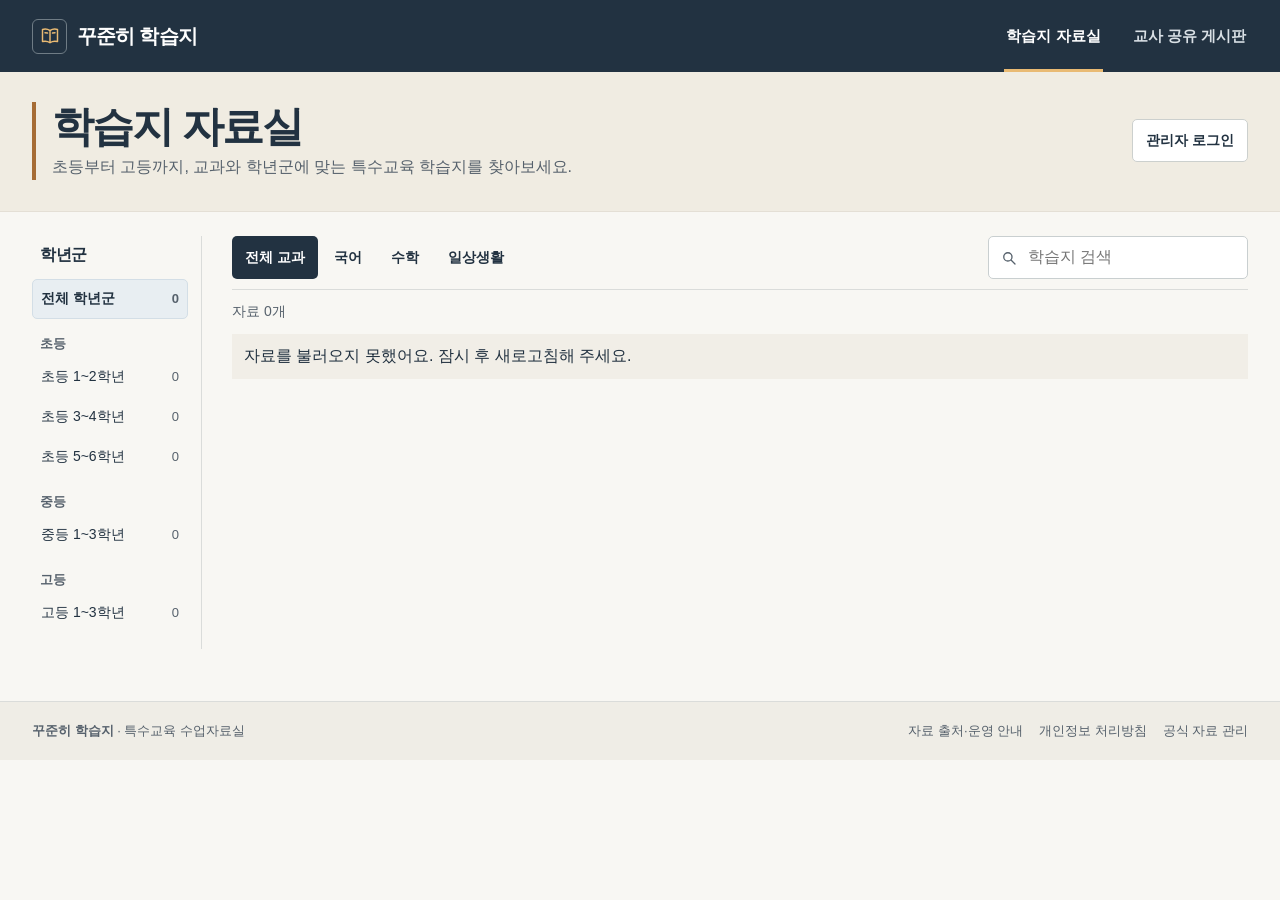
==== commit 8ae57e84: "Redesign the worksheet library as a cover gallery" ====
--- a/index.html
+++ b/index.html
@@ -3,10 +3,10 @@
 <head>
 <meta charset="utf-8">
 <meta name="viewport" content="width=device-width, initial-scale=1">
-<meta name="theme-color" content="#ffffff">
+<meta name="theme-color" content="#223241">
 <meta name="description" content="특수교육 수업을 위한 국어·수학·일상생활 PDF 학습지를 학년군별로 내려받으세요.">
 <title>꾸준히 학습지 | 특수교육 자료실</title>
-<link rel="stylesheet" href="style.css?v=9">
+<link rel="stylesheet" href="style.css?v=10">
 <script src="catalog.js?v=3" defer></script>
 <script src="app.js?v=9" defer></script>
 <script async src="https://pagead2.googlesyndication.com/pagead/js/adsbygoogle.js?client=ca-pub-8544439780701521" crossorigin="anonymous"></script>
@@ -24,15 +24,17 @@
     </nav>
   </div>
 </header>
-<main class="wrap">
-  <div class="page-heading">
-    <div>
-      <h1 id="section-title">학습지 자료실</h1>
-      <p>초등부터 고등까지, 특수교육 수업에 쓰는 국어·수학·일상생활 PDF 학습지</p>
+<main>
+  <div class="page-banner">
+    <div class="wrap page-heading">
+      <div>
+        <h1 id="section-title">학습지 자료실</h1>
+        <p>초등부터 고등까지, 교과와 학년군에 맞는 특수교육 학습지를 찾아보세요.</p>
+      </div>
+      <form class="library-admin" action="admin.html" method="get"><button class="button secondary" type="submit">관리자 로그인</button></form>
     </div>
-    <form class="library-admin" action="admin.html" method="get"><button class="button secondary" type="submit">관리자 로그인</button></form>
   </div>
-  <section class="workspace" id="library" tabindex="-1" aria-labelledby="section-title">
+  <section class="wrap workspace" id="library" tabindex="-1" aria-labelledby="section-title">
     <aside class="sidebar" aria-label="학년군 선택">
       <h2>학년군</h2>
       <div id="grade-filter"></div>
--- a/style.css
+++ b/style.css
@@ -1,98 +1,102 @@
 :root {
   color-scheme: light;
-  --ink: #1b2624;
-  --muted: #52615d;
-  --brand: #18574d;
-  --brand-tint: #eaf3f0;
-  --line: #dce3e1;
-  --soft: #f4f7f6;
+  --ink: #223241;
+  --muted: #56616c;
+  --brand: #2a5069;
+  --brand-tint: #e8eef2;
+  --line: #dadcda;
+  --soft: #f1eee7;
+  --paper: #f8f7f3;
+  --accent: #e9ba73;
   font: 16px/1.55 -apple-system, BlinkMacSystemFont, "Apple SD Gothic Neo", "Malgun Gothic", "Noto Sans KR", sans-serif;
 }
 
 * { box-sizing: border-box; }
-body { margin: 0; background: #fff; color: var(--ink); word-break: keep-all; }
+body { margin: 0; color: var(--ink); background: var(--paper); word-break: keep-all; }
 a { color: inherit; text-decoration: none; }
 button, input, select, textarea { font: inherit; color: inherit; }
 button { cursor: pointer; }
-:focus-visible { outline: 2px solid var(--brand); outline-offset: 3px; }
+:focus-visible { outline: 2px solid #38759c; outline-offset: 3px; }
 [hidden] { display: none !important; }
 svg { width: 18px; height: 18px; vertical-align: middle; flex-shrink: 0; }
-.wrap { width: min(1120px, calc(100% - 64px)); margin-inline: auto; }
+.wrap { width: min(1216px, calc(100% - 64px)); margin-inline: auto; }
 .sr-only, .skip:not(:focus) { position: absolute; width: 1px; height: 1px; overflow: hidden; clip-path: inset(50%); }
 .skip:focus { position: absolute; z-index: 2; top: 8px; left: 8px; padding: 10px; background: #fff; }
 
-.header { border-bottom: 1px solid var(--line); }
-.header-inner { display: flex; align-items: stretch; gap: 52px; min-height: 67px; }
-.brand { display: flex; align-items: center; gap: 10px; font-size: 1.2rem; font-weight: 760; white-space: nowrap; }
-.brand-icon { display: grid; place-items: center; width: 30px; height: 30px; border-radius: 5px; background: var(--brand); color: #fff; }
-.resource-nav { display: flex; align-items: stretch; gap: 25px; }
-.resource-nav a { display: flex; align-items: center; padding: 0 3px; border-bottom: 2px solid transparent; color: var(--muted); font-size: .9375rem; font-weight: 650; }
-.resource-nav a:hover, .resource-nav a[aria-current] { color: var(--brand); }
-.resource-nav a[aria-current] { border-bottom-color: var(--brand); font-weight: 750; }
+.header { color: #fff; background: var(--ink); }
+.header-inner { display: flex; align-items: stretch; justify-content: space-between; min-height: 72px; gap: 24px; }
+.brand { display: flex; align-items: center; gap: 10px; font-size: 1.25rem; font-weight: 780; letter-spacing: -.04em; white-space: nowrap; }
+.brand-icon { display: grid; place-items: center; width: 35px; height: 35px; border: 1px solid #6f7c85; border-radius: 6px; color: var(--accent); }
+.brand-icon svg { width: 20px; height: 20px; }
+.resource-nav { display: flex; align-items: stretch; gap: 28px; }
+.resource-nav a { display: flex; align-items: center; padding: 3px 2px 0; border-bottom: 3px solid transparent; color: #d9e0e5; font-size: .9375rem; font-weight: 650; }
+.resource-nav a:hover, .resource-nav a[aria-current] { color: #fff; }
+.resource-nav a[aria-current] { border-color: var(--accent); }
 
-.page-heading {
-  display: grid;
-  grid-template-columns: minmax(0, 1fr) auto;
-  column-gap: 24px;
-  align-items: center;
-  margin: 41px 0 29px;
-}
-.page-heading h1 { margin: 0 0 5px; font-size: clamp(1.75rem, 3vw, 2.375rem); line-height: 1.3; letter-spacing: -.04em; }
+.page-banner { border-bottom: 1px solid #e4dfd5; background: #f0ece2; }
+.page-heading { display: grid; grid-template-columns: minmax(0, 1fr) auto; align-items: center; gap: 10px 24px; padding-block: 30px 31px; }
+.page-heading > div:first-child { border-left: 4px solid #a66c35; padding-left: 16px; }
+.page-heading h1 { margin: 0 0 4px; font-size: clamp(1.875rem, 3.25vw, 2.75rem); line-height: 1.18; letter-spacing: -.045em; }
 .page-heading p { margin: 0; color: var(--muted); }
-.page-heading > :is(.manager-notice, noscript) { grid-column: 1 / -1; }
-.workspace { display: grid; grid-template-columns: 172px minmax(0, 1fr); gap: 32px; align-items: start; scroll-margin-top: 16px; }
+.page-heading > .manager-notice { grid-column: 1 / -1; }
+.workspace { display: grid; grid-template-columns: 170px minmax(0, 1fr); gap: 30px; align-items: start; padding-top: 24px; }
 .main-panel { min-width: 0; }
-.sidebar { padding: 0 14px 4px 0; border-right: 1px solid var(--line); }
-.sidebar h2 { margin: 8px 8px 12px; font-size: 1rem; }
-.grade-group { margin: 16px 8px 3px; color: var(--muted); font-size: .8125rem; font-weight: 650; }
-.grade-button { display: flex; align-items: center; justify-content: space-between; gap: 7px; width: 100%; min-height: 38px; padding: 6px 8px; border: 0; border-radius: 4px; background: transparent; text-align: left; font-size: .875rem; }
-.grade-button:hover { background: var(--soft); }
-.grade-button[aria-pressed="true"] { background: var(--brand-tint); color: var(--brand); font-weight: 750; }
+.sidebar { padding: 0 13px 16px 0; border-right: 1px solid var(--line); }
+.sidebar h2 { margin: 7px 8px 11px; font-size: 1rem; letter-spacing: -.02em; }
+.grade-group { margin: 15px 8px 3px; color: var(--muted); font-size: .8125rem; font-weight: 700; }
+.grade-button { display: flex; align-items: center; justify-content: space-between; gap: 5px; width: 100%; min-height: 40px; padding: 6px 8px; border: 1px solid transparent; border-radius: 5px; background: transparent; text-align: left; font-size: .875rem; }
+.grade-button:hover { background: #eeeae0; }
+.grade-button[aria-pressed="true"] { background: var(--brand-tint); border-color: #d3dee6; color: var(--ink); font-weight: 760; }
 .grade-button span { color: var(--muted); font-size: .8125rem; font-variant-numeric: tabular-nums; }
 
-.toolbar { display: flex; flex-wrap: wrap; align-items: center; justify-content: space-between; gap: 12px; }
-#subject-filter { display: flex; flex-wrap: wrap; gap: 5px; }
-.subject-button { min-height: 43px; padding: 6px 11px; border: 1px solid var(--line); border-radius: 5px; background: #fff; font-size: .875rem; font-weight: 650; }
-.subject-button:hover { background: var(--soft); }
-.subject-button[aria-pressed="true"] { border-color: var(--brand); background: var(--brand); color: #fff; }
-.search { display: flex; align-items: center; gap: 8px; width: min(270px, 100%); min-height: 43px; padding: 0 11px; border: 1px solid var(--line); border-radius: 5px; color: var(--muted); }
+.toolbar { display: flex; flex-wrap: wrap; align-items: center; justify-content: space-between; gap: 10px; padding-bottom: 10px; border-bottom: 1px solid var(--line); }
+#subject-filter { display: flex; flex-wrap: wrap; gap: 3px; }
+.subject-button { min-height: 43px; padding: 6px 12px; border: 1px solid transparent; border-radius: 5px; background: transparent; font-size: .875rem; font-weight: 700; }
+.subject-button:hover { background: #edece6; }
+.subject-button[aria-pressed="true"] { background: var(--ink); color: white; }
+.search { display: flex; align-items: center; gap: 8px; width: min(260px, 100%); min-height: 43px; padding: 0 11px; border: 1px solid #c9cfd0; border-radius: 5px; color: var(--muted); background: #fff; }
 .search:focus-within { outline: 2px solid var(--brand); outline-offset: 2px; }
 .search input { width: 100%; min-width: 0; border: 0; outline: none; background: transparent; color: var(--ink); }
-.results { display: flex; justify-content: space-between; align-items: center; gap: 12px; min-height: 48px; margin-top: 5px; color: var(--muted); font-size: .875rem; }
+.results { display: flex; justify-content: space-between; align-items: center; gap: 12px; min-height: 44px; color: var(--muted); font-size: .875rem; }
 .results p { margin: 0; }
 .reset { min-height: 34px; padding: 3px; border: 0; background: transparent; color: var(--brand); text-decoration: underline; }
 
-.cards { border-top: 2px solid var(--ink); }
-.card { display: grid; grid-template-columns: 96px minmax(0, 1fr); gap: 20px; padding: 17px 0; border-bottom: 1px solid var(--line); }
-.card-preview { position: relative; display: grid; place-items: center; width: 100%; height: 109px; overflow: hidden; border: 1px solid var(--line); border-radius: 5px; padding: 0; background: var(--soft); color: var(--muted); }
-.card-preview:hover { border-color: var(--brand); }
-.card-preview :is(img, canvas) { width: 100%; height: 100%; min-height: 0; object-fit: cover; object-position: top; }
-.preview-placeholder { position: absolute; font-size: .8125rem; font-weight: 750; }
+.cards { display: grid; grid-template-columns: repeat(3, minmax(0, 1fr)); gap: 16px; }
+.card { min-width: 0; display: flex; flex-direction: column; overflow: hidden; border: 1px solid var(--line); border-radius: 8px; background: #fff; }
+.card-preview { position: relative; display: flex; justify-content: center; align-items: flex-start; width: 100%; height: clamp(145px, 17vw, 212px); overflow: hidden; padding: 14px 15% 0; border: 0; border-bottom: 1px solid #2332411a; background: var(--subject-color, var(--soft)); color: var(--muted); }
+.card-preview:hover { box-shadow: inset 0 0 0 2px #2a50695c; }
+.card-preview:focus-visible { outline-offset: -4px; }
+.card-preview :is(img, canvas) { width: min(100%, 190px); height: auto; display: block; border: 1px solid #dadee5; border-radius: 3px 3px 0 0; background: white; box-shadow: 0 2px 8px #22324120; }
+.preview-placeholder { align-self: center; padding-bottom: 14px; font-size: .875rem; font-weight: 750; }
 .generated-preview:has(canvas) .preview-placeholder { display: none; }
-.card-body { display: grid; align-content: center; align-items: center; grid-template-columns: minmax(0, 1fr) auto; column-gap: 20px; }
-.card-body > :not(.card-actions) { grid-column: 1; }
-.meta { display: flex; flex-wrap: wrap; align-items: baseline; gap: 3px 6px; margin-bottom: 4px; color: var(--muted); font-size: .8125rem; }
-.tag { color: var(--brand); font-weight: 750; }
+.card-body { flex: 1; display: flex; flex-direction: column; min-width: 0; padding: 14px 13px 0; }
+.meta { display: flex; flex-wrap: wrap; align-items: baseline; gap: 3px 6px; margin-bottom: 6px; color: var(--muted); font-size: .8125rem; }
+.tag { color: var(--brand); font-weight: 800; }
 .tag::after { content: ""; display: inline-block; width: 1px; height: .75em; background: var(--line); margin-left: 6px; }
-.card h3 { margin: 0; font-size: 1.125rem; line-height: 1.4; letter-spacing: -.02em; overflow-wrap: anywhere; }
-.card p { margin: 4px 0 0; font-size: .875rem; color: var(--muted); overflow-wrap: anywhere; }
-.card .post-author { margin-top: 7px; font-size: .8125rem; }
-.card-actions { grid-area: 1 / 2 / span 4 / 3; display: flex; flex-wrap: wrap; justify-content: flex-end; gap: 6px; max-width: 230px; }
-[data-view="community"] .card { grid-template-columns: 1fr; padding: 18px 0; }
-.empty { padding: 42px 16px; border-bottom: 1px solid var(--line); background: var(--soft); text-align: center; }
+.card h3 { margin: 0; font-size: 1.125rem; line-height: 1.4; letter-spacing: -.025em; overflow-wrap: anywhere; }
+.card p { margin: 5px 0 11px; font-size: .875rem; color: var(--muted); overflow-wrap: anywhere; }
+.card .post-author { font-size: .8125rem; }
+.card-actions { display: flex; flex-wrap: wrap; gap: 4px; margin-top: auto; padding-block: 9px; border-top: 1px solid var(--line); }
+.card h3 + .card-actions { margin-top: 10px; }
+.card-actions .button { min-height: 37px; padding: 5px 7px; }
+.card-actions .button-green { color: var(--brand); background: var(--brand-tint); border-color: transparent; }
+.card-actions svg { width: 16px; height: 16px; }
+
+[data-view="community"] .cards { grid-template-columns: minmax(0, 1fr); gap: 8px; }
+[data-view="community"] .card-body { padding: 13px; }
+[data-view="community"] .card-actions { align-self: flex-start; border: 0; padding: 0; }
+.empty { grid-column: 1 / -1; padding: 39px 16px; border: 1px dashed #c9c6bd; border-radius: 7px; background: #fff; text-align: center; }
 .empty h3 { margin: 0 0 5px; font-size: 1rem; }
 .empty p { margin: 0; color: var(--muted); font-size: .875rem; }
 .network-note { margin: 0 0 13px; padding: 10px 12px; background: var(--soft); }
 .network-note a { color: var(--brand); text-decoration: underline; }
 
-.button { display: inline-flex; justify-content: center; align-items: center; gap: 6px; min-height: 43px; padding: 7px 12px; border: 1px solid transparent; border-radius: 5px; font-size: .875rem; font-weight: 700; white-space: nowrap; }
+.button { display: inline-flex; justify-content: center; align-items: center; gap: 5px; min-height: 43px; padding: 7px 13px; border: 1px solid transparent; border-radius: 5px; font-size: .875rem; font-weight: 700; white-space: nowrap; }
 .button:hover { filter: brightness(.95); }
 .button-green { color: #fff; background: var(--brand); }
-.secondary { color: var(--ink); background: #fff; border-color: var(--line); }
-.card-actions svg { width: 16px; height: 16px; }
-
-.footer { margin-top: 55px; border-top: 1px solid var(--line); background: var(--soft); color: var(--muted); font-size: .8125rem; }
-.footer-inner { display: flex; flex-wrap: wrap; justify-content: space-between; gap: 12px; padding-block: 18px; }
+.secondary { color: var(--ink); background: #fff; border-color: #ccd0ce; }
+.footer { margin-top: 52px; border-top: 1px solid var(--line); background: #efede6; color: var(--muted); font-size: .8125rem; }
+.footer-inner { display: flex; flex-wrap: wrap; justify-content: space-between; gap: 12px; padding-block: 19px; }
 .footer-inner div { display: flex; flex-wrap: wrap; gap: 8px 16px; }
 .footer a:hover { color: var(--brand); text-decoration: underline; }
 
@@ -114,35 +118,38 @@
 .field-row { display: grid; grid-template-columns: repeat(2, minmax(0, 1fr)); gap: 10px; }
 .form-note { padding: 10px; margin: 0; background: var(--soft); }
 
-@media (max-width: 900px) {
-  .card-body { grid-template-columns: minmax(0, 1fr); }
-  .card-actions { grid-area: auto; justify-content: flex-start; margin-top: 8px; max-width: none; }
-}
-
-@media (max-width: 680px) {
-  .wrap { width: calc(100% - 32px); }
-  .header-inner { display: grid; gap: 1px; padding-top: 12px; }
-  .brand { font-size: 1.0625rem; }
-  .resource-nav { gap: 18px; }
-  .resource-nav a { min-height: 44px; }
-  .page-heading { grid-template-columns: minmax(0, 1fr); gap: 11px; margin: 24px 0 18px; }
-  .page-heading p { font-size: .875rem; }
-  .page-heading > :is(.button, .manager-actions) { justify-self: start; }
-  .workspace { display: block; }
-  .sidebar { padding: 0 0 13px; margin-bottom: 12px; border-right: 0; border-bottom: 1px solid var(--line); }
-  .sidebar h2 { margin: 0 0 6px; }
-  #grade-filter { display: flex; flex-wrap: wrap; gap: 3px; }
-  .grade-group { display: none; }
-  .grade-button { width: auto; }
-  .grade-button span { display: none; }
-  .toolbar { gap: 9px; }
-  .search { width: 100%; }
-  .card { grid-template-columns: 66px minmax(0, 1fr); gap: 11px; padding: 13px 0; }
-  .card-preview { height: 83px; }
-  .card h3 { font-size: 1rem; }
-  .card-actions .button { min-height: 38px; padding-inline: 8px; font-size: .8125rem; }
-}
-
 .policy { max-width: 760px; padding-block: 32px; }
 .policy a { color: var(--brand); text-decoration: underline; }
 .policy h2 { margin-top: 24px; font-size: 1.125rem; }
+
+@media (max-width: 1100px) {
+  .cards { grid-template-columns: repeat(2, minmax(0, 1fr)); }
+}
+
+@media (max-width: 740px) {
+  .wrap { width: calc(100% - 32px); }
+  .header-inner { display: grid; gap: 0; padding-top: 12px; }
+  .brand { font-size: 1.125rem; }
+  .brand-icon { width: 30px; height: 30px; }
+  .resource-nav { gap: 18px; }
+  .resource-nav a { min-height: 44px; }
+  .page-heading { grid-template-columns: 1fr; gap: 12px; padding-block: 19px; }
+  .page-heading p { font-size: .875rem; }
+  .page-heading > :is(.button, .manager-actions) { justify-self: start; }
+  .workspace { display: block; padding-top: 13px; }
+  .sidebar { padding: 0 0 10px; margin-bottom: 10px; border-right: 0; border-bottom: 1px solid var(--line); }
+  .sidebar h2 { margin: 0 0 4px; }
+  #grade-filter { display: flex; flex-wrap: wrap; gap: 2px; }
+  .grade-group, .grade-button span { display: none; }
+  .grade-button { width: auto; min-height: 37px; padding-inline: 5px; }
+  .search { width: 100%; }
+  .cards { gap: 11px; }
+  .card-body { padding-inline: 9px; }
+  .card h3 { font-size: 1rem; }
+  .card-actions .button { min-height: 40px; }
+}
+
+@media (max-width: 420px) {
+  .cards { grid-template-columns: minmax(0, 1fr); }
+  .card-preview { height: 192px; }
+}
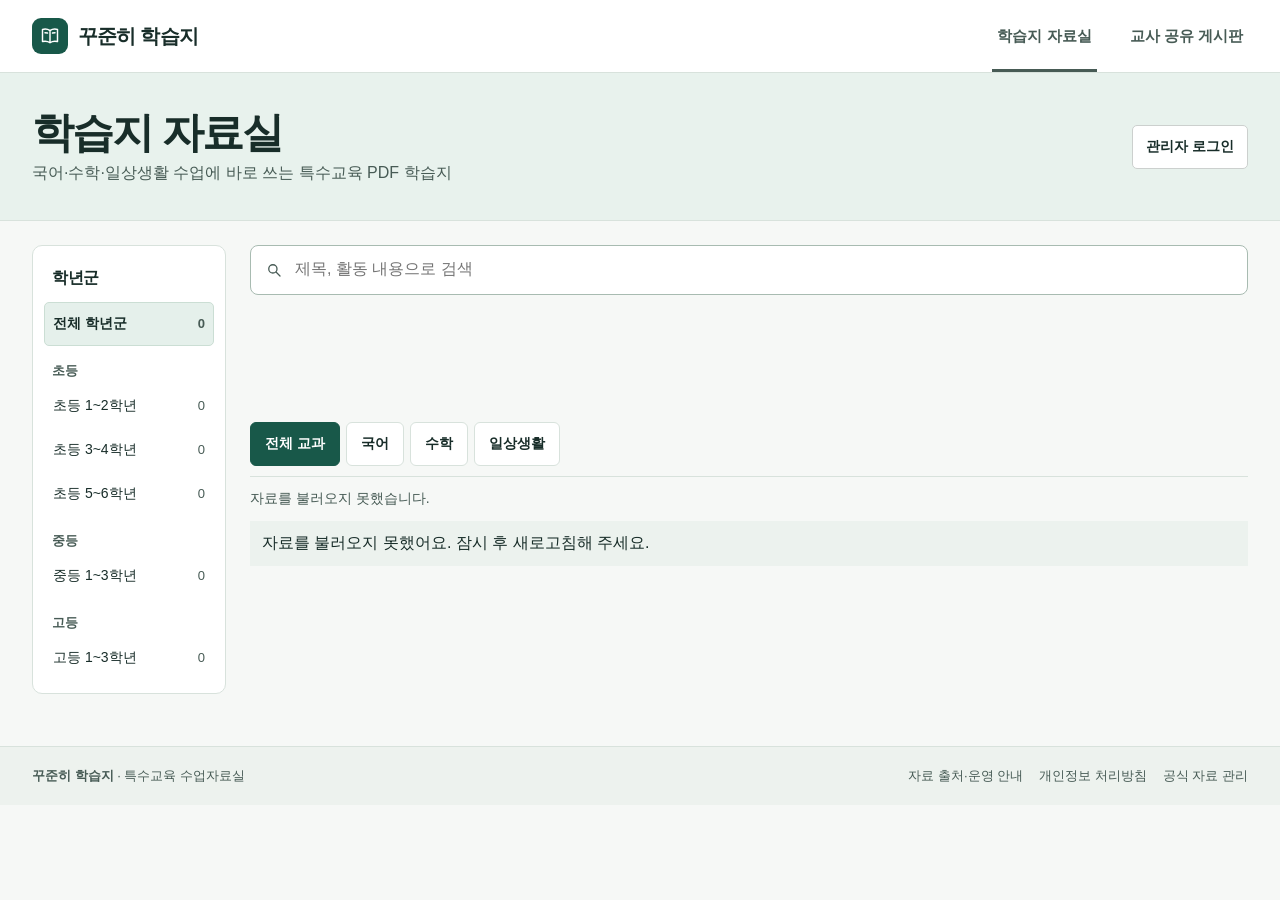
==== commit 7182a620: "Improve worksheet search, filters, and preview accessibility" ====
--- a/index.html
+++ b/index.html
@@ -3,12 +3,12 @@
 <head>
 <meta charset="utf-8">
 <meta name="viewport" content="width=device-width, initial-scale=1">
-<meta name="theme-color" content="#223241">
+<meta name="theme-color" content="#f8faf9">
 <meta name="description" content="특수교육 수업을 위한 국어·수학·일상생활 PDF 학습지를 학년군별로 내려받으세요.">
 <title>꾸준히 학습지 | 특수교육 자료실</title>
-<link rel="stylesheet" href="style.css?v=10">
+<link rel="stylesheet" href="style.css?v=11">
 <script src="catalog.js?v=3" defer></script>
-<script src="app.js?v=9" defer></script>
+<script src="app.js?v=11" defer></script>
 <script async src="https://pagead2.googlesyndication.com/pagead/js/adsbygoogle.js?client=ca-pub-8544439780701521" crossorigin="anonymous"></script>
 </head>
 <body data-view="library">
@@ -29,12 +29,13 @@
     <div class="wrap page-heading">
       <div>
         <h1 id="section-title">학습지 자료실</h1>
-        <p>초등부터 고등까지, 교과와 학년군에 맞는 특수교육 학습지를 찾아보세요.</p>
+        <p>국어·수학·일상생활 수업에 바로 쓰는 특수교육 PDF 학습지</p>
       </div>
       <form class="library-admin" action="admin.html" method="get"><button class="button secondary" type="submit">관리자 로그인</button></form>
     </div>
   </div>
   <section class="wrap workspace" id="library" tabindex="-1" aria-labelledby="section-title">
+    <label class="search"><span data-icon="search"></span><span class="sr-only">학습지 검색</span><input id="search" type="search" placeholder="제목, 활동 내용으로 검색" autocomplete="off"></label>
     <aside class="sidebar" aria-label="학년군 선택">
       <h2>학년군</h2>
       <div id="grade-filter"></div>
@@ -42,7 +43,6 @@
     <div class="main-panel">
       <div class="toolbar">
         <div id="subject-filter" role="group" aria-label="교과 선택"></div>
-        <label class="search"><span data-icon="search"></span><span class="sr-only">자료 검색</span><input id="search" type="search" placeholder="학습지 검색" autocomplete="off"></label>
       </div>
       <div class="results">
         <p id="result-count" role="status" aria-live="polite"></p>
@@ -61,7 +61,8 @@
 </footer>
 <dialog id="details" aria-labelledby="detail-title">
   <div class="dialog-top"><h2 id="detail-title"></h2><form method="dialog"><button class="icon-button" aria-label="미리보기 닫기" data-icon="close"></button></form></div>
-  <p id="detail-meta"></p><div id="detail-images"></div><div id="detail-actions" class="dialog-actions"></div>
+  <div class="preview-toolbar"><p id="detail-meta"></p><div id="detail-actions" class="dialog-actions"></div></div>
+  <div id="detail-images"></div>
 </dialog>
 <script>
 if (location.hash === '#community') location.replace('community.html');
--- a/style.css
+++ b/style.css
@@ -1,13 +1,12 @@
 :root {
   color-scheme: light;
-  --ink: #223241;
-  --muted: #56616c;
-  --brand: #2a5069;
-  --brand-tint: #e8eef2;
-  --line: #dadcda;
-  --soft: #f1eee7;
-  --paper: #f8f7f3;
-  --accent: #e9ba73;
+  --ink: #182d29;
+  --muted: #475b55;
+  --brand: #185849;
+  --brand-tint: #e5f0eb;
+  --line: #d8e2dc;
+  --soft: #ecf2ee;
+  --paper: #f6f8f6;
   font: 16px/1.55 -apple-system, BlinkMacSystemFont, "Apple SD Gothic Neo", "Malgun Gothic", "Noto Sans KR", sans-serif;
 }
 
@@ -16,86 +15,86 @@
 a { color: inherit; text-decoration: none; }
 button, input, select, textarea { font: inherit; color: inherit; }
 button { cursor: pointer; }
-:focus-visible { outline: 2px solid #38759c; outline-offset: 3px; }
+:focus-visible { outline: 2px solid #267058; outline-offset: 3px; }
 [hidden] { display: none !important; }
 svg { width: 18px; height: 18px; vertical-align: middle; flex-shrink: 0; }
 .wrap { width: min(1216px, calc(100% - 64px)); margin-inline: auto; }
 .sr-only, .skip:not(:focus) { position: absolute; width: 1px; height: 1px; overflow: hidden; clip-path: inset(50%); }
 .skip:focus { position: absolute; z-index: 2; top: 8px; left: 8px; padding: 10px; background: #fff; }
 
-.header { color: #fff; background: var(--ink); }
+.header { color: var(--ink); background: #fff; border-bottom: 1px solid var(--line); }
 .header-inner { display: flex; align-items: stretch; justify-content: space-between; min-height: 72px; gap: 24px; }
 .brand { display: flex; align-items: center; gap: 10px; font-size: 1.25rem; font-weight: 780; letter-spacing: -.04em; white-space: nowrap; }
-.brand-icon { display: grid; place-items: center; width: 35px; height: 35px; border: 1px solid #6f7c85; border-radius: 6px; color: var(--accent); }
+.brand-icon { display: grid; place-items: center; width: 36px; height: 36px; border-radius: 9px; color: #fff; background: var(--brand); }
 .brand-icon svg { width: 20px; height: 20px; }
 .resource-nav { display: flex; align-items: stretch; gap: 28px; }
-.resource-nav a { display: flex; align-items: center; padding: 3px 2px 0; border-bottom: 3px solid transparent; color: #d9e0e5; font-size: .9375rem; font-weight: 650; }
-.resource-nav a:hover, .resource-nav a[aria-current] { color: #fff; }
+.resource-nav a { display: flex; align-items: center; padding: 2px 5px 0; border-bottom: 3px solid transparent; color: var(--muted); font-size: .9375rem; font-weight: 650; }
+.resource-nav a:hover, .resource-nav a[aria-current] { border-color: var(--brand); font-weight: 750; }
 .resource-nav a[aria-current] { border-color: var(--accent); }
 
-.page-banner { border-bottom: 1px solid #e4dfd5; background: #f0ece2; }
-.page-heading { display: grid; grid-template-columns: minmax(0, 1fr) auto; align-items: center; gap: 10px 24px; padding-block: 30px 31px; }
-.page-heading > div:first-child { border-left: 4px solid #a66c35; padding-left: 16px; }
+.page-banner { border-bottom: 1px solid var(--line); background: #e8f2ed; }
+.page-heading { display: grid; grid-template-columns: minmax(0, 1fr) auto; align-items: center; gap: 10px 24px; padding-block: 35px 34px; }
 .page-heading h1 { margin: 0 0 4px; font-size: clamp(1.875rem, 3.25vw, 2.75rem); line-height: 1.18; letter-spacing: -.045em; }
 .page-heading p { margin: 0; color: var(--muted); }
 .page-heading > .manager-notice { grid-column: 1 / -1; }
-.workspace { display: grid; grid-template-columns: 170px minmax(0, 1fr); gap: 30px; align-items: start; padding-top: 24px; }
-.main-panel { min-width: 0; }
-.sidebar { padding: 0 13px 16px 0; border-right: 1px solid var(--line); }
+.workspace { display: grid; grid-template-columns: 194px minmax(0, 1fr); grid-template-areas: "grades search" "grades results"; gap: 12px 24px; align-items: start; padding-top: 24px; }
+.main-panel { grid-area: results; min-width: 0; }
+.sidebar { grid-area: grades; padding: 13px 11px; border: 1px solid var(--line); border-radius: 10px; background: #fff; }
 .sidebar h2 { margin: 7px 8px 11px; font-size: 1rem; letter-spacing: -.02em; }
 .grade-group { margin: 15px 8px 3px; color: var(--muted); font-size: .8125rem; font-weight: 700; }
-.grade-button { display: flex; align-items: center; justify-content: space-between; gap: 5px; width: 100%; min-height: 40px; padding: 6px 8px; border: 1px solid transparent; border-radius: 5px; background: transparent; text-align: left; font-size: .875rem; }
-.grade-button:hover { background: #eeeae0; }
-.grade-button[aria-pressed="true"] { background: var(--brand-tint); border-color: #d3dee6; color: var(--ink); font-weight: 760; }
+.grade-button { display: flex; align-items: center; justify-content: space-between; gap: 5px; width: 100%; min-height: 44px; padding: 6px 8px; border: 1px solid transparent; border-radius: 5px; background: transparent; text-align: left; font-size: .875rem; }
+.grade-button:hover { background: var(--soft); }
+.grade-button[aria-pressed="true"] { background: var(--brand-tint); border-color: #cbded4; color: var(--ink); font-weight: 760; }
 .grade-button span { color: var(--muted); font-size: .8125rem; font-variant-numeric: tabular-nums; }
 
-.toolbar { display: flex; flex-wrap: wrap; align-items: center; justify-content: space-between; gap: 10px; padding-bottom: 10px; border-bottom: 1px solid var(--line); }
-#subject-filter { display: flex; flex-wrap: wrap; gap: 3px; }
-.subject-button { min-height: 43px; padding: 6px 12px; border: 1px solid transparent; border-radius: 5px; background: transparent; font-size: .875rem; font-weight: 700; }
-.subject-button:hover { background: #edece6; }
-.subject-button[aria-pressed="true"] { background: var(--ink); color: white; }
-.search { display: flex; align-items: center; gap: 8px; width: min(260px, 100%); min-height: 43px; padding: 0 11px; border: 1px solid #c9cfd0; border-radius: 5px; color: var(--muted); background: #fff; }
+.toolbar { display: grid; gap: 10px; padding-bottom: 10px; border-bottom: 1px solid var(--line); }
+#subject-filter { display: flex; flex-wrap: wrap; gap: 6px; }
+.subject-button { min-height: 44px; padding: 6px 14px; border: 1px solid var(--line); border-radius: 6px; background: #fff; font-size: .875rem; font-weight: 700; }
+.subject-button:hover { background: var(--brand-tint); }
+.subject-button[aria-pressed="true"] { background: var(--brand); border-color: var(--brand); color: #fff; }
+.search { grid-area: search; display: flex; align-items: center; gap: 10px; width: 100%; min-height: 50px; padding: 0 14px; border: 1px solid #a8bbb1; border-radius: 8px; color: var(--muted); background: #fff; }
 .search:focus-within { outline: 2px solid var(--brand); outline-offset: 2px; }
 .search input { width: 100%; min-width: 0; border: 0; outline: none; background: transparent; color: var(--ink); }
 .results { display: flex; justify-content: space-between; align-items: center; gap: 12px; min-height: 44px; color: var(--muted); font-size: .875rem; }
 .results p { margin: 0; }
-.reset { min-height: 34px; padding: 3px; border: 0; background: transparent; color: var(--brand); text-decoration: underline; }
+.reset { min-height: 44px; padding: 3px; border: 0; background: transparent; color: var(--brand); text-decoration: underline; }
 
 .cards { display: grid; grid-template-columns: repeat(3, minmax(0, 1fr)); gap: 16px; }
-.card { min-width: 0; display: flex; flex-direction: column; overflow: hidden; border: 1px solid var(--line); border-radius: 8px; background: #fff; }
-.card-preview { position: relative; display: flex; justify-content: center; align-items: flex-start; width: 100%; height: clamp(145px, 17vw, 212px); overflow: hidden; padding: 14px 15% 0; border: 0; border-bottom: 1px solid #2332411a; background: var(--subject-color, var(--soft)); color: var(--muted); }
-.card-preview:hover { box-shadow: inset 0 0 0 2px #2a50695c; }
+.card { min-width: 0; display: flex; flex-direction: column; border: 1px solid var(--line); border-radius: 10px; background: #fff; }
+.card-preview { position: relative; display: grid; grid-template: minmax(0, 1fr) / minmax(0, 1fr); place-items: center; width: 100%; height: clamp(154px, 16vw, 202px); overflow: hidden; padding: 12px; border: 0; border-radius: 9px 9px 0 0; border-bottom: 1px solid var(--line); background: var(--subject-color, var(--soft)); color: var(--muted); }
+.card-preview:hover { box-shadow: inset 0 0 0 2px #1858495c; }
 .card-preview:focus-visible { outline-offset: -4px; }
-.card-preview :is(img, canvas) { width: min(100%, 190px); height: auto; display: block; border: 1px solid #dadee5; border-radius: 3px 3px 0 0; background: white; box-shadow: 0 2px 8px #22324120; }
-.preview-placeholder { align-self: center; padding-bottom: 14px; font-size: .875rem; font-weight: 750; }
+.card-preview :is(img, canvas) { display: block; max-width: 100%; max-height: 100%; width: auto; height: auto; min-height: 0; border: 1px solid #d5dad9; border-radius: 2px; background: #fff; box-shadow: 0 2px 6px #182d2920; }
+.preview-placeholder { align-self: center; font-size: .875rem; font-weight: 750; }
 .generated-preview:has(canvas) .preview-placeholder { display: none; }
-.card-body { flex: 1; display: flex; flex-direction: column; min-width: 0; padding: 14px 13px 0; }
+.card-body { flex: 1; display: flex; flex-direction: column; min-width: 0; padding: 14px 13px 12px; }
 .meta { display: flex; flex-wrap: wrap; align-items: baseline; gap: 3px 6px; margin-bottom: 6px; color: var(--muted); font-size: .8125rem; }
 .tag { color: var(--brand); font-weight: 800; }
 .tag::after { content: ""; display: inline-block; width: 1px; height: .75em; background: var(--line); margin-left: 6px; }
 .card h3 { margin: 0; font-size: 1.125rem; line-height: 1.4; letter-spacing: -.025em; overflow-wrap: anywhere; }
 .card p { margin: 5px 0 11px; font-size: .875rem; color: var(--muted); overflow-wrap: anywhere; }
 .card .post-author { font-size: .8125rem; }
-.card-actions { display: flex; flex-wrap: wrap; gap: 4px; margin-top: auto; padding-block: 9px; border-top: 1px solid var(--line); }
+.card-actions { display: flex; flex-wrap: wrap; gap: 8px; margin-top: auto; padding-top: 9px; }
 .card h3 + .card-actions { margin-top: 10px; }
-.card-actions .button { min-height: 37px; padding: 5px 7px; }
-.card-actions .button-green { color: var(--brand); background: var(--brand-tint); border-color: transparent; }
+.card-actions .button { min-height: 44px; padding: 5px 8px; }
+.card-actions .button-green { color: #fff; background: var(--brand); }
 .card-actions svg { width: 16px; height: 16px; }
 
 [data-view="community"] .cards { grid-template-columns: minmax(0, 1fr); gap: 8px; }
 [data-view="community"] .card-body { padding: 13px; }
 [data-view="community"] .card-actions { align-self: flex-start; border: 0; padding: 0; }
-.empty { grid-column: 1 / -1; padding: 39px 16px; border: 1px dashed #c9c6bd; border-radius: 7px; background: #fff; text-align: center; }
+.empty { grid-column: 1 / -1; padding: 39px 16px; border: 1px dashed #b8cbbf; border-radius: 7px; background: #fff; text-align: center; }
 .empty h3 { margin: 0 0 5px; font-size: 1rem; }
+.empty .button { margin-top: 14px; }
 .empty p { margin: 0; color: var(--muted); font-size: .875rem; }
 .network-note { margin: 0 0 13px; padding: 10px 12px; background: var(--soft); }
 .network-note a { color: var(--brand); text-decoration: underline; }
 
-.button { display: inline-flex; justify-content: center; align-items: center; gap: 5px; min-height: 43px; padding: 7px 13px; border: 1px solid transparent; border-radius: 5px; font-size: .875rem; font-weight: 700; white-space: nowrap; }
+.button { display: inline-flex; justify-content: center; align-items: center; gap: 5px; min-height: 44px; padding: 7px 13px; border: 1px solid transparent; border-radius: 5px; font-size: .875rem; font-weight: 700; white-space: nowrap; }
 .button:hover { filter: brightness(.95); }
 .button-green { color: #fff; background: var(--brand); }
 .secondary { color: var(--ink); background: #fff; border-color: #ccd0ce; }
-.footer { margin-top: 52px; border-top: 1px solid var(--line); background: #efede6; color: var(--muted); font-size: .8125rem; }
+.footer { margin-top: 52px; border-top: 1px solid var(--line); background: #edf2ee; color: var(--muted); font-size: .8125rem; }
 .footer-inner { display: flex; flex-wrap: wrap; justify-content: space-between; gap: 12px; padding-block: 19px; }
 .footer-inner div { display: flex; flex-wrap: wrap; gap: 8px 16px; }
 .footer a:hover { color: var(--brand); text-decoration: underline; }
@@ -105,16 +104,18 @@
 .dialog-top { display: flex; justify-content: space-between; align-items: flex-start; gap: 10px; }
 .dialog-top h2 { margin: 0; font-size: 1.25rem; line-height: 1.4; }
 .dialog-top form { margin: 0; }
-.icon-button { display: grid; place-items: center; width: 40px; height: 40px; border: 1px solid var(--line); border-radius: 5px; background: #fff; }
+.icon-button { display: grid; place-items: center; width: 44px; height: 44px; border: 1px solid var(--line); border-radius: 5px; background: #fff; }
 .dialog-actions { display: flex; justify-content: flex-end; flex-wrap: wrap; gap: 8px; margin-top: 15px; }
 #detail-meta, .share-help, .form-note, #preview-hint { font-size: .875rem; color: var(--muted); }
+.preview-toolbar { position: sticky; top: -22px; z-index: 1; display: flex; align-items: center; justify-content: space-between; flex-wrap: wrap; gap: 4px 12px; padding-block: 8px; margin-bottom: 8px; border-bottom: 1px solid var(--line); background: #fff; }
+.preview-toolbar p, .preview-toolbar .dialog-actions { margin: 0; }
 #detail-images { display: grid; grid-template-columns: repeat(2, minmax(0, 1fr)); gap: 10px; }
 #detail-images figure { margin: 0; text-align: center; font-size: .8125rem; color: var(--muted); }
 #detail-images :is(img, canvas) { display: block; width: 100%; height: auto; border: 1px solid var(--line); border-radius: 4px; }
 .pdf-preview-status { grid-column: 1 / -1; color: var(--muted); }
 #share-dialog { max-width: 520px; }
 #share-form label { display: grid; gap: 4px; min-width: 0; margin-bottom: 11px; font-size: .875rem; font-weight: 700; }
-#share-form :is(input, select, textarea) { width: 100%; min-height: 43px; padding: 8px; border: 1px solid var(--line); border-radius: 5px; background: #fff; }
+#share-form :is(input, select, textarea) { width: 100%; min-height: 44px; padding: 8px; border: 1px solid var(--line); border-radius: 5px; background: #fff; }
 .field-row { display: grid; grid-template-columns: repeat(2, minmax(0, 1fr)); gap: 10px; }
 .form-note { padding: 10px; margin: 0; background: var(--soft); }
 
@@ -137,19 +138,19 @@
   .page-heading p { font-size: .875rem; }
   .page-heading > :is(.button, .manager-actions) { justify-self: start; }
   .workspace { display: block; padding-top: 13px; }
-  .sidebar { padding: 0 0 10px; margin-bottom: 10px; border-right: 0; border-bottom: 1px solid var(--line); }
+  .sidebar { padding: 10px; margin-bottom: 10px; }
   .sidebar h2 { margin: 0 0 4px; }
   #grade-filter { display: flex; flex-wrap: wrap; gap: 2px; }
   .grade-group, .grade-button span { display: none; }
-  .grade-button { width: auto; min-height: 37px; padding-inline: 5px; }
-  .search { width: 100%; }
+  .grade-button { width: auto; min-height: 44px; padding-inline: 7px; }
+  .search { margin-bottom: 10px; }
   .cards { gap: 11px; }
   .card-body { padding-inline: 9px; }
   .card h3 { font-size: 1rem; }
-  .card-actions .button { min-height: 40px; }
+  .card-actions .button { min-height: 44px; }
 }
 
 @media (max-width: 420px) {
   .cards { grid-template-columns: minmax(0, 1fr); }
-  .card-preview { height: 192px; }
+  .card-preview { height: 174px; }
 }
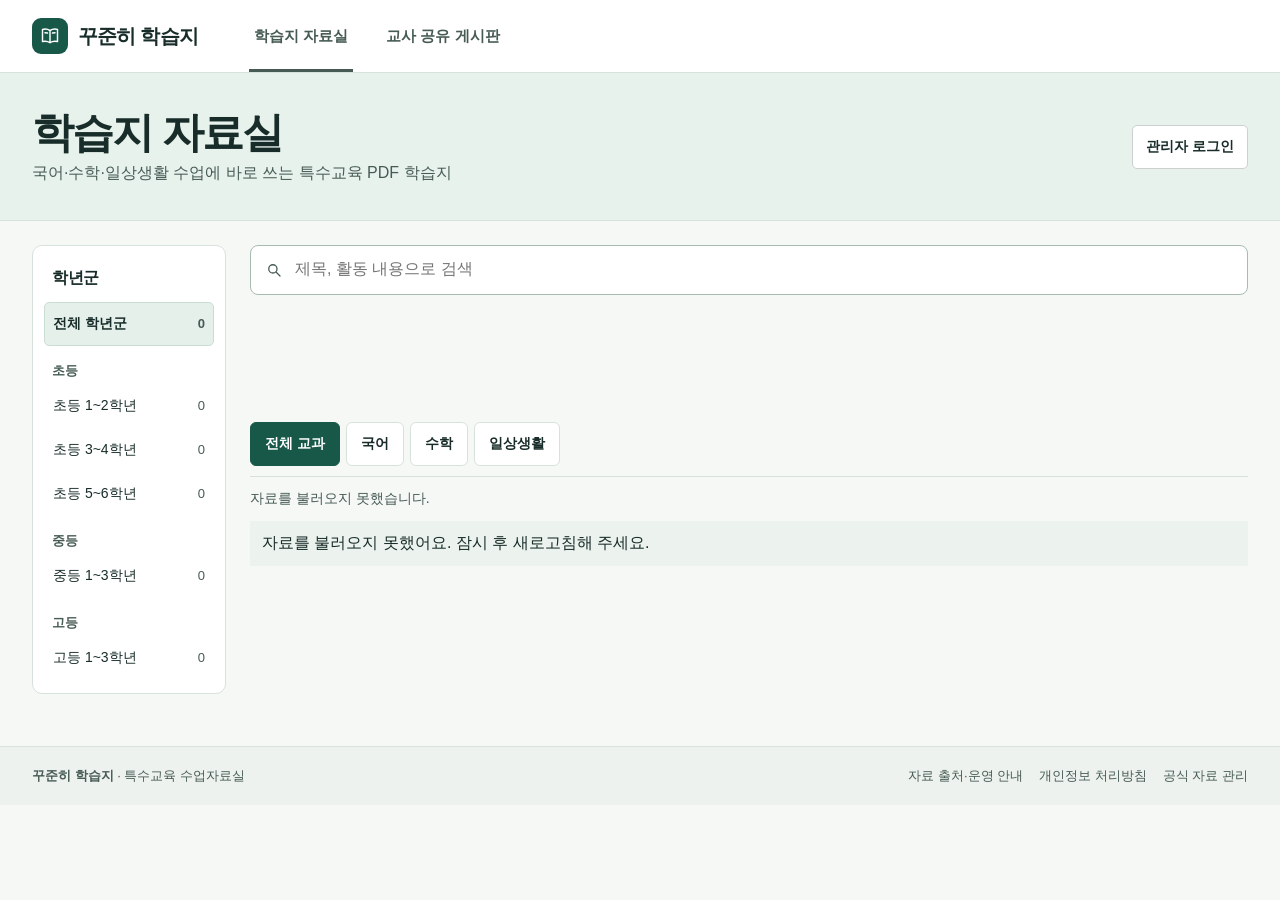
==== commit 84b67795: "Align worksheet navigation beside the site logo" ====
--- a/index.html
+++ b/index.html
@@ -6,7 +6,7 @@
 <meta name="theme-color" content="#f8faf9">
 <meta name="description" content="특수교육 수업을 위한 국어·수학·일상생활 PDF 학습지를 학년군별로 내려받으세요.">
 <title>꾸준히 학습지 | 특수교육 자료실</title>
-<link rel="stylesheet" href="style.css?v=11">
+<link rel="stylesheet" href="style.css?v=12">
 <script src="catalog.js?v=3" defer></script>
 <script src="app.js?v=11" defer></script>
 <script async src="https://pagead2.googlesyndication.com/pagead/js/adsbygoogle.js?client=ca-pub-8544439780701521" crossorigin="anonymous"></script>
--- a/style.css
+++ b/style.css
@@ -23,7 +23,7 @@
 .skip:focus { position: absolute; z-index: 2; top: 8px; left: 8px; padding: 10px; background: #fff; }
 
 .header { color: var(--ink); background: #fff; border-bottom: 1px solid var(--line); }
-.header-inner { display: flex; align-items: stretch; justify-content: space-between; min-height: 72px; gap: 24px; }
+.header-inner { display: flex; align-items: stretch; justify-content: flex-start; min-height: 72px; gap: clamp(24px, 4vw, 56px); }
 .brand { display: flex; align-items: center; gap: 10px; font-size: 1.25rem; font-weight: 780; letter-spacing: -.04em; white-space: nowrap; }
 .brand-icon { display: grid; place-items: center; width: 36px; height: 36px; border-radius: 9px; color: #fff; background: var(--brand); }
 .brand-icon svg { width: 20px; height: 20px; }
